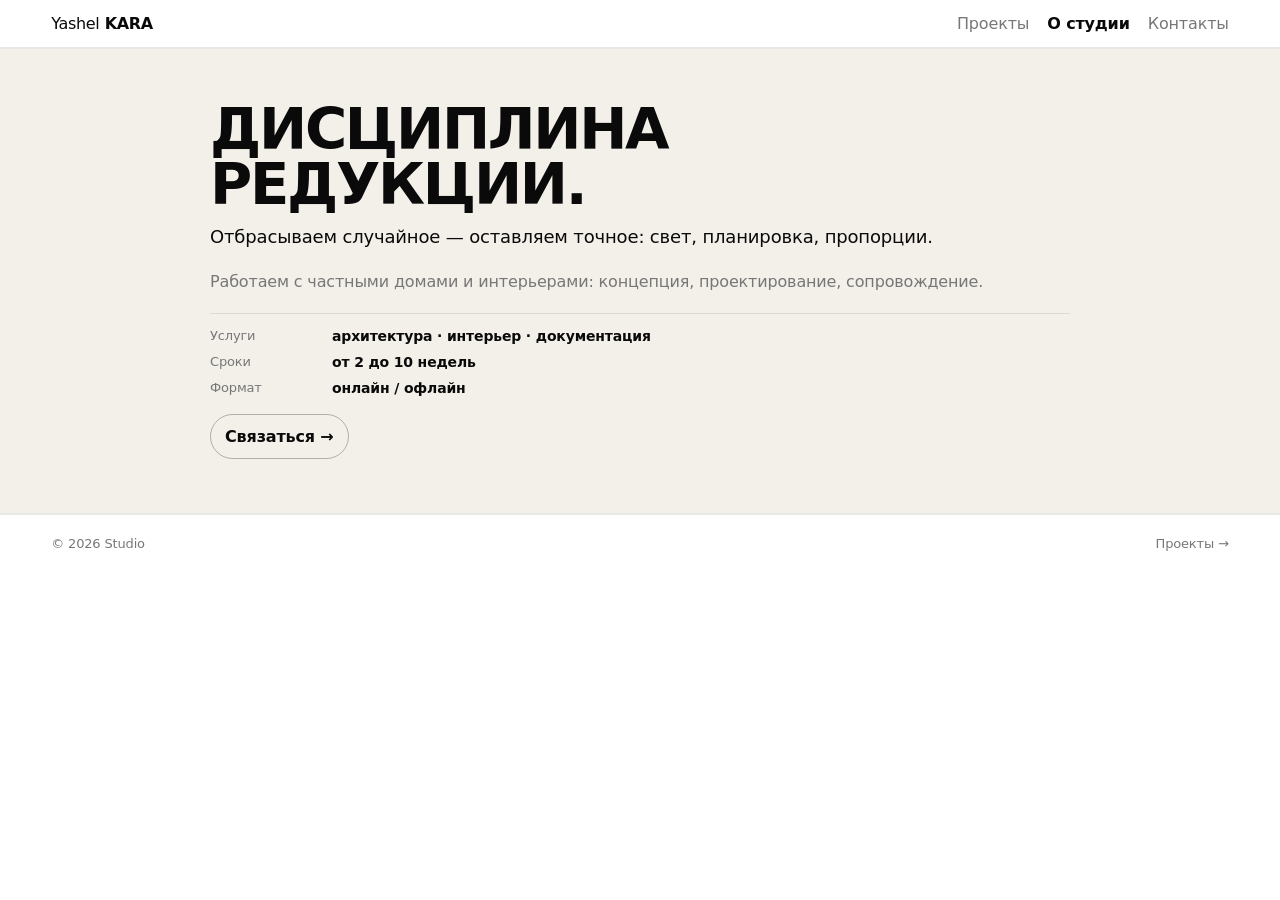
==== about.html @ a1b796b6 "fix x1" ====
<!doctype html>
<html lang="ru">
<head>
  <meta charset="utf-8" />
  <meta name="viewport" content="width=device-width, initial-scale=1" />
  <title>О студии — Портфолио</title>
  <link rel="stylesheet" href="styles.css?v=20260227" />
</head>

<body>
  <header class="topbar">
    <div class="container topbar__inner">
      <a class="brand" href="index.html">
        <span class="brand__name">Yashel</span> <span class="brand__surname">KARA</span>
      </a>

      <nav class="nav">
        <a href="projects.html">Проекты</a>
        <a class="is-current" href="about.html">О студии</a>
        <a href="contact.html">Контакты</a>
      </nav>

      <button class="menuBtn" id="menuBtn" aria-label="Открыть меню">Меню</button>
    </div>

    <div class="mobileNav" id="mobileNav" aria-hidden="true">
      <a href="projects.html">Проекты</a>
      <a href="about.html">О студии</a>
      <a href="contact.html">Контакты</a>
    </div>
  </header>

  <main class="section section--beige">
    <div class="container about">
      <h1 class="huge">ДИСЦИПЛИНА<br/>РЕДУКЦИИ.</h1>
      <p class="lead">Отбрасываем случайное — оставляем точное: свет, планировка, пропорции.</p>
      <p class="muted">Работаем с частными домами и интерьерами: концепция, проектирование, сопровождение.</p>

      <div class="facts">
        <div class="fact"><div class="fact__k">Услуги</div><div class="fact__v">архитектура · интерьер · документация</div></div>
        <div class="fact"><div class="fact__k">Сроки</div><div class="fact__v">от 2 до 10 недель</div></div>
        <div class="fact"><div class="fact__k">Формат</div><div class="fact__v">онлайн / офлайн</div></div>
      </div>

      <div style="margin-top:18px">
        <a class="btn" href="contact.html">Связаться →</a>
      </div>
    </div>
  </main>

  <footer class="footer">
    <div class="container footer__inner">
      <div class="muted small">© <span id="year"></span> Studio</div>
      <div class="muted small"><a href="projects.html">Проекты →</a></div>
    </div>
  </footer>

  <script type="module" src="js/main.js?v=20260227"></script>
</body>
</html>
---- styles.css ----
:root{
  --bg:#ffffff;
  --ink:#0a0a0a;
  --muted:#777;
  --line:#e8e8e8;
  --beige:#f3f0ea;
  --max:1200px;

  --sans: ui-sans-serif, system-ui, -apple-system, Segoe UI, Roboto, Arial;
  --mono: ui-monospace, SFMono-Regular, Menlo, Monaco, Consolas, "Liberation Mono", monospace;
  --r: 14px;
}

*{box-sizing:border-box}
html{scroll-behavior:smooth}
body{margin:0;background:var(--bg);color:var(--ink);font-family:var(--sans);letter-spacing:-0.01em}
img{max-width:100%;display:block}
a{color:inherit;text-decoration:none}
.container{width:min(var(--max), 92vw); margin:0 auto}

.muted{color:var(--muted);line-height:1.7}
.small{font-size:13px}
.mono{font-family:var(--mono);font-size:12px;letter-spacing:.12em;color:var(--muted)}
.lead{font-size:18px;line-height:1.65;margin:0 0 10px}

.title{margin:0;font-size:clamp(24px,3vw,42px);letter-spacing:-0.03em}
.huge{margin:0 0 10px;font-size:clamp(34px,4.5vw,60px);letter-spacing:-0.04em;line-height:0.95}

.topbar{position:sticky;top:0;z-index:10;background:rgba(255,255,255,.85);backdrop-filter:blur(10px);border-bottom:1px solid var(--line)}
.topbar__inner{display:flex;align-items:center;justify-content:space-between;gap:16px;padding:14px 0}

.brand{font-weight:800;letter-spacing:-0.02em}
.brand__name{font-weight:400}
.brand__surname{font-weight:800}

.nav{display:flex;gap:18px;align-items:center}
.nav a{color:var(--muted)}
.nav a:hover{color:var(--ink)}
.nav .is-current{color:var(--ink);font-weight:700}

.menuBtn{display:none;border:1px solid var(--line);background:transparent;padding:10px 12px;border-radius:999px;cursor:pointer}
.mobileNav{display:none;padding:10px 4vw 16px;border-top:1px solid var(--line)}
.mobileNav a{display:block;padding:10px 0;color:var(--muted)}
.mobileNav.is-open{display:block}

.hero{position:relative;min-height:62vh;border-bottom:1px solid var(--line)}
.hero__media{position:absolute;inset:0;background-size:cover;background-position:center}
.hero__media::after{content:"";position:absolute;inset:0;background:linear-gradient(180deg,rgba(0,0,0,.12),rgba(0,0,0,.38))}
.hero__text{position:relative;min-height:62vh;display:flex;align-items:flex-end;padding:42px 0}
.hero__kicker{font-size:clamp(22px,5vw,76px);color:#fff;opacity:.95;font-weight:500}
.hero__title h1{margin:6px 0 0;font-size:clamp(34px,6vw,96px);line-height:.95;letter-spacing:-0.03em;color:#fff;font-weight:800}
.hero__cta{margin-top:14px}

.section{padding:54px 0}
.section--beige{background:var(--beige);border-top:1px solid var(--line);border-bottom:1px solid var(--line)}

.btn{border:1px solid rgba(10,10,10,.28);background:transparent;padding:12px 14px;border-radius:999px;cursor:pointer;font-weight:700;display:inline-flex;align-items:center;gap:8px}
.btn:hover{border-color:rgba(10,10,10,.5)}
.btn--link{border:none;padding:0;border-radius:0;font-weight:800}
.btn--solid{background:#111318;color:#fff;border-color:#111318}
.btn--solid:hover{background:#232730;border-color:#232730}
.btn--ghostLight{border-color:rgba(255,255,255,.56);color:#fff;background:rgba(255,255,255,.06);backdrop-filter:blur(6px)}
.btn--ghostLight:hover{border-color:rgba(255,255,255,.84);background:rgba(255,255,255,.12)}

.twoCol{display:grid;grid-template-columns:1fr .9fr;gap:22px;align-items:start}
.panel{border:1px solid var(--line);border-radius:var(--r);padding:18px;background:#fff}

/* Home page */
.homePage{
  background:
    radial-gradient(1100px 420px at 0% 0%, rgba(18,39,58,.12), transparent 70%),
    radial-gradient(950px 380px at 100% 0%, rgba(190,142,90,.18), transparent 72%),
    #f5f2ec;
  font-family:"Manrope","Avenir Next","Segoe UI",sans-serif;
}
.homePage .topbar{background:rgba(245,242,236,.86);border-bottom:1px solid rgba(16,18,22,.12)}
.homePage .brand{font-weight:700;letter-spacing:-0.01em}
.homePage .brand__surname{font-weight:800}
.homePage .nav a{color:#666a71}

.homeHero{position:relative;overflow:hidden;min-height:84vh;padding:120px 0 74px;border-bottom:1px solid rgba(16,18,22,.1)}
.homeHero__media{position:absolute;inset:0;background:url("assets/cover.jpg") center/cover no-repeat;transform:scale(1.06)}
.homeHero__veil{position:absolute;inset:0;background:
  linear-gradient(108deg,rgba(7,11,16,.78) 16%,rgba(7,11,16,.34) 52%,rgba(7,11,16,.68) 100%),
  radial-gradient(650px 360px at 86% 75%,rgba(219,161,105,.22),transparent 65%);
}
.homeHero__inner{position:relative;min-height:62vh;display:grid;grid-template-columns:1.2fr .8fr;gap:42px;align-items:end}
.homeKicker{margin:0 0 16px;font-size:11px;letter-spacing:.24em;color:rgba(255,255,255,.74);font-weight:700}
.homeKicker--dark{color:#7d8189}
.homeHero h1{margin:0;font-family:"Prata","Times New Roman",serif;font-weight:400;line-height:.95;font-size:clamp(44px,7vw,102px);color:#fff;max-width:14ch}
.homeHero h1 span{display:block;opacity:.86}
.homeLead{margin:18px 0 0;max-width:46ch;color:rgba(255,255,255,.86);font-size:17px;line-height:1.7}
.homeHero__actions{margin-top:24px;display:flex;gap:12px;flex-wrap:wrap}
.homeHero__right{display:flex;justify-content:flex-end}
.homeBadge{width:min(360px,100%);padding:22px;border:1px solid rgba(255,255,255,.28);border-radius:18px;background:rgba(255,255,255,.08);backdrop-filter:blur(8px);color:#fff}
.homeBadge__title{font-size:11px;letter-spacing:.2em;color:rgba(255,255,255,.74)}
.homeBadge__name{display:inline-block;margin-top:8px;font-family:"Prata","Times New Roman",serif;font-size:30px;line-height:1.08}
.homeBadge p{margin:14px 0 0;color:rgba(255,255,255,.82);line-height:1.6;font-size:14px}

.homeStats{background:#101318;color:#f2f4f5;border-bottom:1px solid rgba(255,255,255,.08)}
.homeStats__grid{display:grid;grid-template-columns:repeat(3,1fr);gap:14px;padding:24px 0}
.homeStat{padding:10px 10px 10px 2px}
.homeStat__value{margin:0;font-family:"Prata","Times New Roman",serif;font-size:clamp(34px,4vw,54px);line-height:1}
.homeStat__label{margin:6px 0 0;color:rgba(242,244,245,.74);line-height:1.5;font-size:14px;max-width:26ch}

.homeServices{background:#f5f2ec}
.homeServices__grid{display:grid;grid-template-columns:1fr 1.08fr;gap:32px;align-items:start}
.homeServices__intro h2{margin:0 0 16px;font-family:"Prata","Times New Roman",serif;font-size:clamp(36px,4.4vw,64px);line-height:1.02;max-width:13ch}
.homeServices__intro .muted{max-width:52ch}
.homeServices__list{display:grid;gap:12px}
.homeService{border:1px solid rgba(16,18,22,.13);background:rgba(255,255,255,.62);border-radius:16px;padding:20px}
.homeService h3{margin:0 0 8px;font-size:24px;letter-spacing:-.01em}
.homeService p{margin:0;color:#545860;line-height:1.6}

.homeFeatured{background:#fff;border-top:1px solid rgba(16,18,22,.08);border-bottom:1px solid rgba(16,18,22,.08)}
.homeFeatured__head{display:flex;align-items:flex-end;justify-content:space-between;gap:16px;padding-bottom:20px}
.homeFeatured__head h2{margin:0;font-family:"Prata","Times New Roman",serif;font-size:clamp(34px,4vw,58px);line-height:1}
.homeFeatured__grid{display:grid;grid-template-columns:repeat(3,1fr);gap:18px}
.homeProjectCard{display:block}
.homeProjectCard img{width:100%;aspect-ratio:4/5;object-fit:cover;border-radius:16px;border:1px solid rgba(16,18,22,.1);transition:transform .45s ease,filter .45s ease}
.homeProjectCard__meta{padding:12px 2px 0}
.homeProjectCard__title{margin:0;font-weight:800;letter-spacing:.01em}
.homeProjectCard__type{margin:6px 0 0;color:#727780;font-size:12px;text-transform:uppercase;letter-spacing:.12em}
.homeProjectCard:hover img{transform:translateY(-4px) scale(1.01);filter:contrast(1.04)}

.homeCta{padding-top:26px;padding-bottom:74px;background:linear-gradient(180deg,#f5f2ec 0%,#efe9df 100%)}
.homeCta__panel{position:relative;overflow:hidden;border-radius:22px;padding:36px;border:1px solid rgba(16,18,22,.14);background:#13161b;color:#fff}
.homeCta__panel::after{content:"";position:absolute;inset:auto -60px -120px auto;width:280px;height:280px;border-radius:50%;background:radial-gradient(circle,rgba(221,167,111,.4),rgba(221,167,111,0) 70%)}
.homeCta__panel h2{margin:8px 0 22px;font-family:"Prata","Times New Roman",serif;font-size:clamp(30px,3.8vw,54px);line-height:1.05;max-width:20ch}
.footer--home{background:#f5f2ec;border-top:1px solid rgba(16,18,22,.1)}

@keyframes homeReveal{
  from{opacity:0;transform:translateY(26px)}
  to{opacity:1;transform:translateY(0)}
}
.homePage [data-reveal],
.homePageAlt [data-reveal]{
  opacity:0;
  animation:homeReveal .8s cubic-bezier(.22,.61,.36,1) forwards;
  animation-delay:var(--reveal-delay,0ms);
}

/* Alternative home (variant 2) */
.homePageAlt{
  background:#f1eee7;
  font-family:"Manrope","Avenir Next","Segoe UI",sans-serif;
  color:#101318;
}
.homePageAlt .topbar{
  background:rgba(241,238,231,.92);
  border-bottom:1px solid rgba(16,19,24,.14);
}
.altHero{
  border-bottom:1px solid rgba(16,19,24,.12);
  padding:112px 0 64px;
  background:
    linear-gradient(180deg,rgba(255,255,255,.58),rgba(255,255,255,0)),
    radial-gradient(1100px 420px at 100% 0%,rgba(160,114,65,.2),transparent 72%);
}
.altHero__inner{max-width:900px}
.altHero__kicker{
  margin:0 0 18px;
  font-size:11px;
  letter-spacing:.24em;
  color:#6b7078;
  font-weight:700;
}
.altHero h1{
  margin:0;
  max-width:16ch;
  font-family:"Prata","Times New Roman",serif;
  font-size:clamp(42px,6vw,84px);
  line-height:.95;
  letter-spacing:-.015em;
}
.altHero__lead{
  margin:18px 0 0;
  max-width:52ch;
  color:#4f535b;
  line-height:1.7;
}
.altHero__actions{
  margin-top:22px;
  display:flex;
  gap:12px;
  flex-wrap:wrap;
}
.altMetrics{
  border-bottom:1px solid rgba(16,19,24,.1);
  background:#11151b;
  color:#f1f2f4;
}
.altMetrics__grid{
  padding:22px 0;
  display:grid;
  grid-template-columns:repeat(3,1fr);
  gap:16px;
}
.altMetric__value{
  margin:0;
  font-family:"Prata","Times New Roman",serif;
  font-size:clamp(34px,4vw,52px);
}
.altMetric__label{
  margin:6px 0 0;
  color:rgba(241,242,244,.72);
  font-size:13px;
  line-height:1.5;
}
.altProjects{
  background:#f1eee7;
}
.altProjects__head{
  padding-bottom:18px;
  display:flex;
  align-items:flex-end;
  justify-content:space-between;
  gap:14px;
}
.altProjects__head h2{
  margin:0;
  font-family:"Prata","Times New Roman",serif;
  font-size:clamp(30px,4vw,56px);
}
.altProjects__grid{
  display:grid;
  grid-template-columns:1.2fr .8fr .8fr;
  gap:16px;
}
.altProjectCard{
  border:1px solid rgba(16,19,24,.12);
  border-radius:16px;
  overflow:hidden;
  background:#fff;
}
.altProjectCard img{
  width:100%;
  aspect-ratio:4/5;
  object-fit:cover;
  transition:transform .4s ease;
}
.altProjectCard--wide img{
  aspect-ratio:5/4;
}
.altProjectCard__info{
  padding:12px 14px;
}
.altProjectCard__title{
  margin:0;
  font-weight:800;
}
.altProjectCard__meta{
  margin:4px 0 0;
  color:#6c7178;
  font-size:12px;
  letter-spacing:.12em;
  text-transform:uppercase;
}
.altProjectCard:hover img{
  transform:scale(1.03);
}
.altMethod{
  background:#fff;
  border-top:1px solid rgba(16,19,24,.1);
  border-bottom:1px solid rgba(16,19,24,.1);
}
.altMethod__head h2{
  margin:0 0 18px;
  font-family:"Prata","Times New Roman",serif;
  font-size:clamp(30px,3.8vw,50px);
}
.altMethod__steps{
  display:grid;
  grid-template-columns:repeat(3,1fr);
  gap:14px;
}
.altStep{
  border:1px solid rgba(16,19,24,.12);
  border-radius:14px;
  padding:20px;
}
.altStep__num{
  margin:0 0 8px;
  font-size:12px;
  letter-spacing:.16em;
  color:#8e949f;
}
.altStep h3{
  margin:0;
  font-size:24px;
}
.altStep p{
  margin:10px 0 0;
  color:#535861;
  line-height:1.6;
}
.altCall{
  background:linear-gradient(180deg,#f1eee7,#ece7dd);
}
.altCall__panel{
  border:1px solid rgba(16,19,24,.14);
  border-radius:20px;
  background:#101318;
  color:#fff;
  padding:30px;
}
.altCall__panel p{
  margin:0;
  color:rgba(255,255,255,.72);
  letter-spacing:.16em;
  font-size:11px;
}
.altCall__panel h2{
  margin:12px 0 18px;
  max-width:18ch;
  font-family:"Prata","Times New Roman",serif;
  font-size:clamp(30px,4vw,52px);
  line-height:1.02;
}
.altCall__links{
  display:flex;
  gap:12px;
  flex-wrap:wrap;
}
.altCall__links a{
  border:1px solid rgba(255,255,255,.26);
  border-radius:999px;
  padding:10px 14px;
}

/* Catalog page */
.catalogPage{
  background:linear-gradient(180deg,#f5f2ec 0%,#f9f8f5 30%,#f5f2ec 100%);
  font-family:"Manrope","Avenir Next","Segoe UI",sans-serif;
}
.catalogPage .topbar{
  background:rgba(245,242,236,.9);
  border-bottom:1px solid rgba(16,18,22,.12);
}
.catalogHero{
  padding:86px 0 18px;
}
.catalogHero__inner h1{
  margin:10px 0 0;
  font-family:"Prata","Times New Roman",serif;
  font-size:clamp(36px,5vw,70px);
  line-height:.98;
}
.catalogHero__inner p{
  margin:12px 0 0;
  max-width:58ch;
  color:#5f646d;
  line-height:1.7;
}
.projectsHeader--catalog{
  border-bottom:1px solid rgba(16,18,22,.14);
  display:flex;
  align-items:flex-end;
  justify-content:space-between;
  gap:14px;
}
.catalogPage .tabs{
  gap:22px;
}
.catalogPage .tab{
  font-size:15px;
  color:#8d9199;
}
.catalogPage .tab.is-active{
  color:#14181f;
}
.projectsGrid--catalog{
  grid-template-columns:repeat(3,1fr);
  gap:24px 20px;
}
.catalogPage .projectCard{
  border-radius:16px;
  overflow:hidden;
  border:1px solid rgba(16,18,22,.12);
  background:#fff;
}
.catalogPage .projectCard img{
  height:auto;
  aspect-ratio:4/5;
  transition:transform .45s ease,filter .45s ease;
}
.catalogPage .projectCard__info{
  text-align:left;
  padding:14px;
}
.catalogPage .projectCard__title{
  letter-spacing:0;
}
.catalogPage .projectCard__type{
  margin-top:4px;
  font-size:11px;
  color:#6f747e;
}
.catalogPage .projectCard:hover img{
  transform:scale(1.03);
  filter:contrast(1.04);
}
.projectsEmpty{
  margin:8px 0 0;
  color:#656a73;
  padding:12px 2px;
}

/* Project page */
.projectShowcasePage{
  background:#ececec;
  font-family:"Manrope","Avenir Next","Segoe UI",sans-serif;
}
.projectShowcasePage .topbar{
  background:rgba(236,236,236,.94);
  border-bottom:1px solid rgba(16,18,22,.14);
}
.projectTopbar__actions{
  display:flex;
  align-items:center;
  gap:12px;
}
.projectEditorial{
  display:grid;
  grid-template-columns:minmax(360px,46%) 1fr;
  min-height:calc(100vh - 72px);
}
.projectEditorial__left{
  border-right:1px solid rgba(16,18,22,.14);
  background:#ececec;
}
.projectEditorial__leftInner{
  position:sticky;
  top:72px;
  max-height:calc(100vh - 72px);
  overflow:auto;
  padding:52px clamp(26px,4vw,56px) 58px;
}
.projectEditorial__kicker{
  margin:0;
  font-size:14px;
  font-weight:700;
  letter-spacing:.09em;
  text-transform:uppercase;
  color:#1b1d23;
}
.projectEditorial__title{
  margin:14px 0 0;
  font-family:"Prata","Times New Roman",serif;
  font-size:clamp(42px,6vw,78px);
  line-height:.95;
  letter-spacing:-.01em;
  text-transform:uppercase;
}
.projectEditorial__accent{
  width:120px;
  height:6px;
  margin-top:18px;
  background:#c59b6b;
}
.projectEditorial__tagline{
  margin:14px 0 0;
  font-size:31px;
  line-height:.98;
  letter-spacing:-.01em;
}
.projectEditorial__crumbs{
  margin-top:20px;
  display:flex;
  gap:8px;
  flex-wrap:wrap;
  font-size:14px;
  color:#666b72;
}
.projectEditorial__crumbs a{
  color:#595e66;
}
.projectEditorial__facts{
  list-style:none;
  margin:30px 0 0;
  padding:0;
}
.projectEditorial__facts li{
  display:grid;
  grid-template-columns:minmax(140px,170px) 1fr;
  gap:14px;
  border-top:1px solid rgba(16,18,22,.1);
  padding:10px 0;
}
.projectEditorial__factLabel{
  position:relative;
  font-weight:700;
  padding-left:16px;
}
.projectEditorial__factLabel::before{
  content:"-";
  position:absolute;
  left:0;
  color:#bd9666;
}
.projectEditorial__factValue{
  color:#2f333b;
}
.projectEditorial__section{
  margin-top:34px;
}
.projectEditorial__sectionTitle{
  margin:0 0 14px;
  font-size:38px;
  font-family:"Prata","Times New Roman",serif;
  letter-spacing:-.01em;
  text-transform:uppercase;
}
.projectEditorial__text{
  display:grid;
  gap:12px;
}
.projectEditorial__text .muted{
  margin:0;
  color:#484d56;
}
.projectEditorial__plans{
  display:grid;
  gap:14px;
}
.projectEditorial__plan{
  border:1px solid rgba(16,18,22,.12);
  border-radius:16px;
  background:#fff;
  padding:14px;
}
.projectEditorial__planTitle{
  margin:0 0 12px;
  font-size:18px;
  letter-spacing:-.01em;
}
.projectEditorial__planList{
  display:grid;
  gap:8px;
}
.projectEditorial__planRow{
  display:flex;
  justify-content:space-between;
  gap:14px;
  border-top:1px solid rgba(16,18,22,.1);
  padding-top:8px;
  color:#4f545e;
  font-size:14px;
}
.projectEditorial__section--cta{
  padding-top:4px;
}
.projectEditorial__right{
  background:#e9e9e9;
}
.projectEditorial__visuals{
  display:grid;
  gap:10px;
}
.projectEditorial__visual{
  margin:0;
  border-bottom:1px solid rgba(16,18,22,.14);
}
.projectEditorial__visual img{
  width:100%;
  display:block;
  object-fit:cover;
}
.projectEditorial__visual--wide img{
  aspect-ratio:16/10;
  min-height:360px;
}
.projectEditorial__visual--standard img{
  aspect-ratio:16/10;
}

/* Tabs / Filters */
.projectsHeader{border-bottom:1px solid var(--line);padding-bottom:18px;margin-bottom:34px}
.tabs{display:flex;gap:28px;align-items:flex-end}
.tab{border:none;background:transparent;padding:0;cursor:pointer;font-size:16px;color:#b0b0b0;font-weight:500}
.tab.is-active{color:var(--ink)}

/* Grid like screenshot */
.projectsGrid{display:grid;grid-template-columns:repeat(4,1fr);gap:34px 26px}
.projectCard{display:block;color:var(--ink)}
.projectCard img{width:100%;height:220px;object-fit:cover;background:#f2f2f2}
.projectCard__info{text-align:center;padding:18px 6px 0}
.projectCard__title{font-weight:800;letter-spacing:.02em;font-size:16px}
.projectCard__type{margin-top:8px;font-size:12px;letter-spacing:.12em;text-transform:uppercase;color:var(--muted)}

/* About blocks */
.about{max-width:860px}
.facts{margin-top:18px;display:grid;gap:10px;border-top:1px solid rgba(10,10,10,.10);padding-top:14px}
.fact{display:flex;gap:12px}
.fact__k{width:110px;color:var(--muted);font-size:13px}
.fact__v{font-size:14px;font-weight:600}

/* Contact + footer */
.footer{border-top:1px solid var(--line)}
.footer__inner{display:flex;justify-content:space-between;gap:16px;padding:18px 0 38px}
.footerGrid{display:grid;grid-template-columns:1fr .7fr 1fr;gap:18px;align-items:start}
.contact__row{margin-bottom:10px}
.contact a{font-weight:700}
.form{display:grid;gap:10px}
.form input,.form textarea{border:1px solid var(--line);border-radius:12px;padding:12px 12px;font:inherit;outline:none}
.form input:focus,.form textarea:focus{border-color:rgba(10,10,10,.35)}

/* Project page */
.projectPage{padding-bottom:40px}
.projectHero__head{padding:28px 0 12px}
.projectBanner img{width:100%;border-radius:var(--r);aspect-ratio:16/9;object-fit:cover;border:1px solid var(--line)}
.projectMeta{margin-top:14px;display:grid;grid-template-columns:repeat(4,1fr);gap:12px}
.meta__k{font-size:12px;color:var(--muted)}
.meta__v{font-size:14px;font-weight:600}
.projectText{display:grid;grid-template-columns:1fr 1fr;gap:22px;margin-top:22px}
.projectMosaic{margin-top:22px;display:grid;grid-template-columns:1fr 1fr 1fr;gap:12px}
.projectMosaic img{border-radius:var(--r);border:1px solid var(--line);aspect-ratio:4/3;object-fit:cover}
.projectMosaic img:nth-child(1){grid-column:span 2;aspect-ratio:16/9}
.projectMosaic img:nth-child(4){grid-column:span 2;aspect-ratio:16/9}

/* Responsive */
@media (max-width:1100px){.projectsGrid{grid-template-columns:repeat(3,1fr)}}
@media (max-width:900px){
  .projectsGrid{grid-template-columns:repeat(2,1fr)}
  .footerGrid{grid-template-columns:1fr}
  .projectEditorial{grid-template-columns:1fr}
  .projectEditorial__left{border-right:none;border-bottom:1px solid rgba(16,18,22,.14)}
  .projectEditorial__leftInner{position:static;top:auto;max-height:none;overflow:visible;padding:34px 5vw 40px}
  .projectEditorial__facts li{grid-template-columns:1fr;gap:5px}
  .projectEditorial__visual--wide img{min-height:260px}
  .twoCol{grid-template-columns:1fr}
}
@media (max-width:720px){
  .nav{display:none}
  .menuBtn{display:inline-block}
  .projectsGrid{grid-template-columns:1fr}
  .footer__inner{flex-direction:column}
}

@media (max-width:1120px){
  .homeHero__inner{grid-template-columns:1fr}
  .homeHero__right{justify-content:flex-start}
  .homeServices__grid{grid-template-columns:1fr}
  .homeFeatured__grid{grid-template-columns:1fr 1fr}
  .homeFeatured__grid .homeProjectCard:last-child{grid-column:span 2}
  .altProjects__grid{grid-template-columns:1fr 1fr}
  .altProjectCard--wide{grid-column:span 2}
  .projectsGrid--catalog{grid-template-columns:repeat(2,1fr)}
}
@media (max-width:860px){
  .homeStats__grid{grid-template-columns:1fr}
  .homeStat{padding:4px 2px}
  .homeFeatured__head{flex-direction:column;align-items:flex-start}
  .altMetrics__grid{grid-template-columns:1fr}
  .altMethod__steps{grid-template-columns:1fr}
  .projectsHeader--catalog{flex-direction:column;align-items:flex-start}
  .projectEditorial__sectionTitle{font-size:30px}
}
@media (max-width:720px){
  .homeHero{padding:104px 0 56px}
  .homeHero h1{font-size:clamp(38px,12vw,62px)}
  .homeLead{font-size:16px}
  .homeHero__actions{flex-direction:column;align-items:stretch}
  .homeHero__actions .btn{justify-content:center}
  .homeBadge{padding:18px}
  .homeFeatured__grid{grid-template-columns:1fr}
  .homeFeatured__grid .homeProjectCard:last-child{grid-column:auto}
  .homeService h3{font-size:22px}
  .homeCta__panel{padding:24px}
  .altHero{padding:98px 0 48px}
  .altHero__actions{flex-direction:column;align-items:stretch}
  .altHero__actions .btn{justify-content:center}
  .altProjects__grid{grid-template-columns:1fr}
  .altProjectCard--wide{grid-column:auto}
  .altCall__panel{padding:22px}
  .projectsGrid--catalog{grid-template-columns:1fr}
  .projectTopbar__actions .btn{display:none}
  .projectTopbar__actions{margin-left:auto}
  .projectEditorial__kicker{font-size:12px}
  .projectEditorial__title{font-size:clamp(34px,12vw,56px)}
  .projectEditorial__tagline{font-size:24px}
  .projectEditorial__sectionTitle{font-size:28px}
  .projectEditorial__planTitle{font-size:16px}
  .projectEditorial__visual--wide img{min-height:220px}
}
@media (prefers-reduced-motion:reduce){
  .homePage [data-reveal],
  .homePageAlt [data-reveal]{opacity:1;animation:none}
  .homeProjectCard img{transition:none}
  .altProjectCard img{transition:none}
}
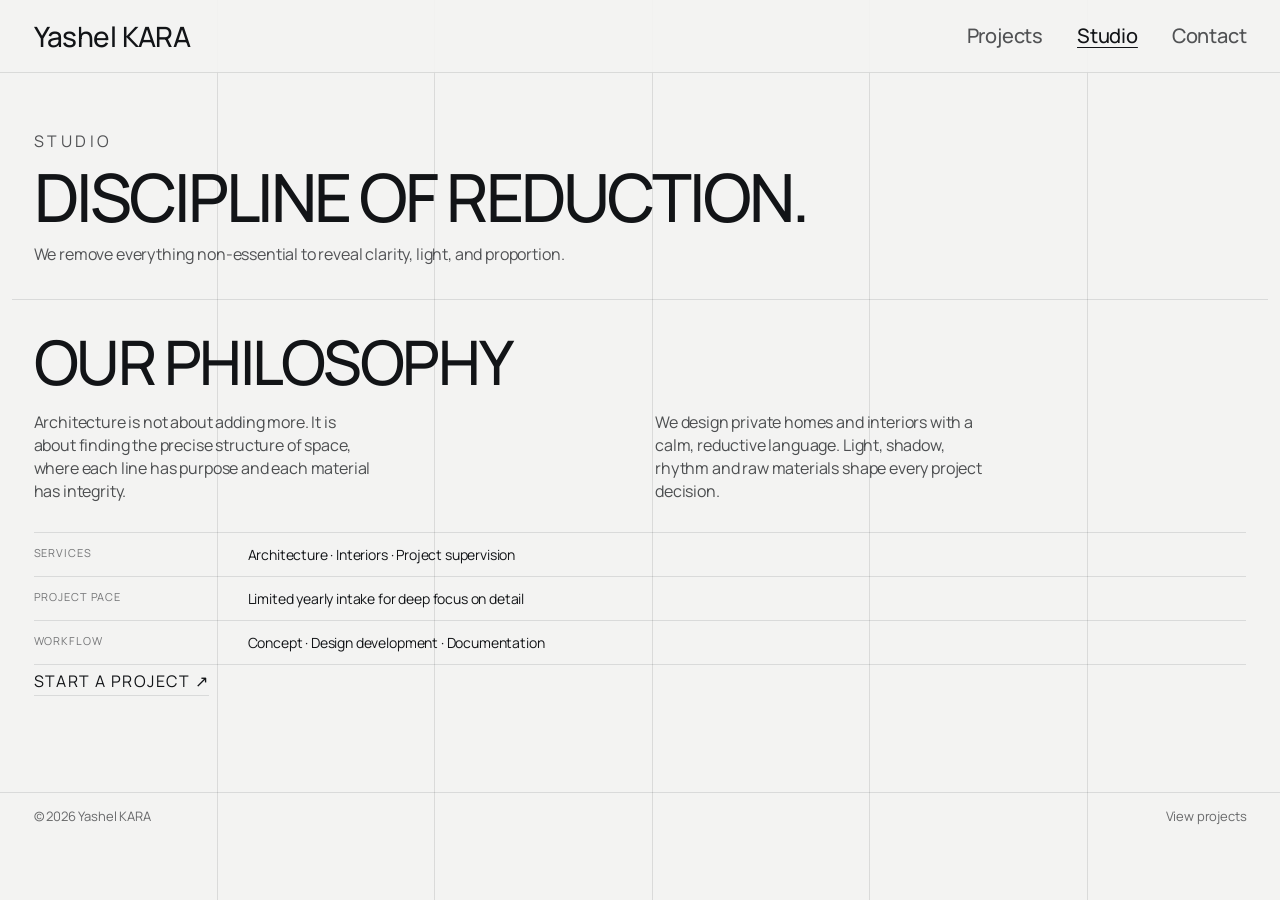
==== commit fbf74891: "fix x4" ====
--- a/about.html
+++ b/about.html
@@ -1,57 +1,74 @@
 <!doctype html>
-<html lang="ru">
+<html lang="en">
 <head>
   <meta charset="utf-8" />
   <meta name="viewport" content="width=device-width, initial-scale=1" />
-  <title>О студии — Портфолио</title>
+  <title>Studio — Yashel KARA</title>
+  <meta name="description" content="Studio philosophy and process by Yashel KARA." />
+  <link rel="preconnect" href="https://fonts.googleapis.com" />
+  <link rel="preconnect" href="https://fonts.gstatic.com" crossorigin />
+  <link href="https://fonts.googleapis.com/css2?family=Manrope:wght@400;500;600;700&display=swap" rel="stylesheet" />
   <link rel="stylesheet" href="styles.css?v=20260227" />
 </head>
 
-<body>
-  <header class="topbar">
-    <div class="container topbar__inner">
-      <a class="brand" href="index.html">
-        <span class="brand__name">Yashel</span> <span class="brand__surname">KARA</span>
-      </a>
+<body class="homeReference refInnerPage refAboutPage">
+  <header class="homeRefTopbar">
+    <div class="homeRefTopbar__inner">
+      <a class="homeRefBrand" href="index.html">Yashel KARA</a>
 
-      <nav class="nav">
-        <a href="projects.html">Проекты</a>
-        <a class="is-current" href="about.html">О студии</a>
-        <a href="contact.html">Контакты</a>
+      <nav class="homeRefNav" aria-label="Primary navigation">
+        <a href="projects.html">Projects</a>
+        <a class="is-current" href="about.html">Studio</a>
+        <a href="contact.html">Contact</a>
       </nav>
 
-      <button class="menuBtn" id="menuBtn" aria-label="Открыть меню">Меню</button>
+      <button class="homeRefMenuBtn" id="menuBtn" aria-label="Open menu">Menu</button>
     </div>
 
-    <div class="mobileNav" id="mobileNav" aria-hidden="true">
-      <a href="projects.html">Проекты</a>
-      <a href="about.html">О студии</a>
-      <a href="contact.html">Контакты</a>
-    </div>
+    <nav class="homeRefMobileNav" id="mobileNav" aria-hidden="true" aria-label="Mobile navigation">
+      <a href="projects.html">Projects</a>
+      <a href="about.html">Studio</a>
+      <a href="contact.html">Contact</a>
+    </nav>
   </header>
 
-  <main class="section section--beige">
-    <div class="container about">
-      <h1 class="huge">ДИСЦИПЛИНА<br/>РЕДУКЦИИ.</h1>
-      <p class="lead">Отбрасываем случайное — оставляем точное: свет, планировка, пропорции.</p>
-      <p class="muted">Работаем с частными домами и интерьерами: концепция, проектирование, сопровождение.</p>
+  <main class="refPageMain">
+    <section class="refPageIntro" aria-label="Studio intro">
+      <p class="refPageKicker">Studio</p>
+      <h1>Discipline of Reduction.</h1>
+      <p>We remove everything non-essential to reveal clarity, light, and proportion.</p>
+    </section>
 
-      <div class="facts">
-        <div class="fact"><div class="fact__k">Услуги</div><div class="fact__v">архитектура · интерьер · документация</div></div>
-        <div class="fact"><div class="fact__k">Сроки</div><div class="fact__v">от 2 до 10 недель</div></div>
-        <div class="fact"><div class="fact__k">Формат</div><div class="fact__v">онлайн / офлайн</div></div>
+    <section class="refAboutSection">
+      <div class="refAboutSection__inner">
+        <h2>Our Philosophy</h2>
+
+        <div class="refAboutColumns">
+          <p>
+            Architecture is not about adding more. It is about finding the precise structure of space,
+            where each line has purpose and each material has integrity.
+          </p>
+          <p>
+            We design private homes and interiors with a calm, reductive language.
+            Light, shadow, rhythm and raw materials shape every project decision.
+          </p>
+        </div>
+
+        <div class="refAboutFacts">
+          <div class="refAboutFact"><span>Services</span><span>Architecture · Interiors · Project supervision</span></div>
+          <div class="refAboutFact"><span>Project pace</span><span>Limited yearly intake for deep focus on detail</span></div>
+          <div class="refAboutFact"><span>Workflow</span><span>Concept · Design development · Documentation</span></div>
+        </div>
+
+        <a class="refInlineLink refInlineLink--large" href="contact.html">Start a project ↗</a>
       </div>
-
-      <div style="margin-top:18px">
-        <a class="btn" href="contact.html">Связаться →</a>
-      </div>
-    </div>
+    </section>
   </main>
 
-  <footer class="footer">
-    <div class="container footer__inner">
-      <div class="muted small">© <span id="year"></span> Studio</div>
-      <div class="muted small"><a href="projects.html">Проекты →</a></div>
+  <footer class="refFooter">
+    <div class="refFooter__inner">
+      <p>© <span id="year"></span> Yashel KARA</p>
+      <a href="projects.html">View projects</a>
     </div>
   </footer>
 
--- a/styles.css
+++ b/styles.css
@@ -689,3 +689,1379 @@
   .homeProjectCard img{transition:none}
   .altProjectCard img{transition:none}
 }
+
+/* Cinematic long-scroll homepage */
+.homeCinematic{
+  --cinema-ink:#121417;
+  --cinema-muted:#6d7279;
+  --cinema-soft:#f3f3f0;
+  --cinema-space:clamp(96px,12vw,210px);
+  background:#ffffff;
+  color:var(--cinema-ink);
+  font-family:"Manrope","Avenir Next","Segoe UI",sans-serif;
+}
+.homeCinematic .container,
+.homeCinematic .cinemaSectionWrap,
+.homeCinematic .cinemaProject,
+.homeCinematic .cinemaPortfolio,
+.homeCinematic .cinemaFooter__inner,
+.homeCinematic .cinemaElements{
+  width:min(1240px,90vw);
+  margin:0 auto;
+}
+.homeCinematic .sectionGap{
+  padding-top:var(--cinema-space);
+  padding-bottom:var(--cinema-space);
+}
+
+.cinemaHero{
+  --hero-progress:0;
+  position:relative;
+  min-height:100vh;
+  min-height:100svh;
+  overflow:hidden;
+  background:#060709;
+}
+.cinemaHero::after{
+  content:"";
+  position:absolute;
+  inset:0;
+  background:rgba(255,255,255,calc(var(--hero-progress) * 0.94));
+  pointer-events:none;
+}
+.cinemaHero__media{
+  position:absolute;
+  inset:-12vh 0 -8vh;
+}
+.cinemaHero__shade{
+  position:absolute;
+  inset:0;
+  background:
+    linear-gradient(180deg,rgba(8,10,14,.35) 0%,rgba(8,10,14,.55) 70%,rgba(8,10,14,.76) 100%),
+    radial-gradient(880px 560px at 50% 65%,rgba(189,142,88,.28),rgba(189,142,88,0) 70%);
+}
+.cinemaHero .parallaxMedia__img{
+  width:100%;
+  height:100%;
+  object-fit:cover;
+  object-position:center 35%;
+  transform:translate3d(0,0,0) scale(1.08);
+  filter:brightness(calc(0.9 - var(--hero-progress) * 0.34)) saturate(calc(1 - var(--hero-progress) * 0.4));
+  will-change:transform,filter;
+}
+.cinemaHero__topline{
+  position:fixed;
+  top:0;
+  left:0;
+  right:0;
+  width:min(var(--max), 92vw);
+  margin:0 auto;
+  z-index:24;
+  display:flex;
+  align-items:center;
+  justify-content:space-between;
+  gap:16px;
+  padding-top:calc(14px + env(safe-area-inset-top));
+  padding-bottom:14px;
+  border-bottom:1px solid transparent;
+  background:transparent;
+  transition:
+    background-color .35s ease,
+    border-color .35s ease,
+    box-shadow .35s ease;
+}
+.cinemaHero__topline.is-contrast{
+  background:transparent;
+  border-bottom-color:transparent;
+  box-shadow:none;
+  backdrop-filter:none;
+  -webkit-backdrop-filter:none;
+}
+.cinemaBrand{
+  font-size:15px;
+  letter-spacing:.18em;
+  text-transform:uppercase;
+  color:rgba(255,255,255,.94);
+  font-weight:700;
+}
+.cinemaQuickNav{
+  display:flex;
+  gap:22px;
+}
+.cinemaQuickNav a{
+  color:rgba(255,255,255,.74);
+  font-size:12px;
+  letter-spacing:.16em;
+  text-transform:uppercase;
+}
+.cinemaQuickNav a:hover{
+  color:#fff;
+}
+.cinemaHero__topline.is-contrast .cinemaBrand{
+  color:#161a20;
+}
+.cinemaHero__topline.is-contrast .cinemaQuickNav a{
+  color:rgba(22,26,32,.72);
+}
+.cinemaHero__topline.is-contrast .cinemaQuickNav a:hover{
+  color:#161a20;
+}
+.cinemaHero__center{
+  position:relative;
+  z-index:2;
+  min-height:calc(100vh - 60px);
+  min-height:calc(100svh - 60px);
+  display:grid;
+  place-items:center;
+  text-align:center;
+  padding-bottom:9vh;
+}
+.cinemaHero__center h1{
+  margin:0;
+  color:#fff;
+  font-size:clamp(44px,9vw,132px);
+  font-weight:700;
+  line-height:.92;
+  letter-spacing:-.045em;
+  transform:translateY(calc(var(--hero-progress) * 50px));
+  opacity:calc(1 - var(--hero-progress) * 1.25);
+}
+.cinemaHero__scroll{
+  position:absolute;
+  left:50%;
+  bottom:20px;
+  transform:translateX(-50%);
+  z-index:2;
+  color:rgba(255,255,255,.62);
+  font-size:11px;
+  letter-spacing:.24em;
+  text-transform:uppercase;
+}
+
+.cinemaManifesto{
+  background:#ffffff;
+}
+.cinemaSectionWrap{
+  display:grid;
+  grid-template-columns:0.95fr 1.05fr;
+  gap:clamp(28px,7vw,120px);
+  align-items:center;
+}
+.manifestoVisual{
+  margin:0;
+  min-height:420px;
+  overflow:hidden;
+}
+.manifestoVisual img{
+  width:100%;
+  height:100%;
+  object-fit:cover;
+  filter:grayscale(1) contrast(1.2) brightness(.92);
+}
+.manifestoContent h2{
+  margin:0;
+  font-size:clamp(44px,7.4vw,112px);
+  line-height:.86;
+  letter-spacing:-.05em;
+  font-family:"Inter","Helvetica Neue","Manrope",sans-serif;
+  font-weight:800;
+}
+.manifestoContent p{
+  margin:28px 0 0;
+  max-width:52ch;
+  color:var(--cinema-muted);
+  line-height:1.78;
+  font-size:15px;
+}
+
+.cinemaElements{
+  display:grid;
+  gap:86px;
+}
+.cinemaSectionHeader{
+  display:flex;
+  justify-content:center;
+  text-align:center;
+}
+.cinemaSectionHeader p,
+.cinemaSectionHeader h2{
+  margin:0;
+  font-size:clamp(22px,3.4vw,42px);
+  line-height:1;
+  letter-spacing:-.02em;
+  font-weight:700;
+}
+.cinemaSectionHeader--left{
+  justify-content:flex-start;
+  text-align:left;
+}
+.cinemaElements__grid{
+  display:grid;
+  gap:74px;
+}
+.elementCard{
+  display:grid;
+  grid-template-columns:1.45fr .55fr;
+  gap:24px;
+  align-items:end;
+}
+.elementCard--matter{
+  grid-template-columns:.62fr 1.38fr;
+  align-items:start;
+}
+.elementCard__visual{
+  margin:0;
+  overflow:hidden;
+}
+.elementCard__visual--wide{
+  min-height:480px;
+}
+.elementCard__visual--macro{
+  min-height:420px;
+}
+.elementCard__visual img{
+  width:100%;
+  height:100%;
+  object-fit:cover;
+}
+.elementCard__text{
+  margin:0;
+  color:var(--cinema-muted);
+  font-size:14px;
+  line-height:1.8;
+  letter-spacing:.01em;
+  max-width:34ch;
+}
+
+.cinemaProject{
+  display:grid;
+  gap:40px;
+}
+.cinemaProject__head h2{
+  margin:8px 0 0;
+  font-size:clamp(42px,7.2vw,104px);
+  letter-spacing:-.05em;
+  line-height:.86;
+}
+.cinemaProject__kicker{
+  margin:0;
+  color:#808690;
+  font-size:11px;
+  letter-spacing:.24em;
+  text-transform:uppercase;
+  font-weight:700;
+}
+.cinemaProject__lead{
+  margin:14px 0 0;
+  color:#777c84;
+  font-size:16px;
+}
+.projectFrame{
+  margin:0;
+  overflow:hidden;
+}
+.projectFrame img{
+  width:100%;
+  height:100%;
+  object-fit:cover;
+}
+.projectFrame--wide{
+  min-height:60vh;
+  min-height:60svh;
+}
+.projectSplit{
+  display:grid;
+  grid-template-columns:.92fr 1.08fr;
+  gap:28px;
+}
+.projectFrame--tall{
+  min-height:560px;
+}
+.projectData{
+  border-top:1px solid #d6d9dd;
+  padding-top:14px;
+  align-self:start;
+}
+.projectData dl{
+  margin:0;
+  display:grid;
+  gap:8px;
+}
+.projectData dl div{
+  display:grid;
+  grid-template-columns:120px 1fr;
+  gap:12px;
+  border-bottom:1px solid #eceef1;
+  padding:10px 0;
+}
+.projectData dt{
+  font-size:11px;
+  letter-spacing:.18em;
+  text-transform:uppercase;
+  color:#9096a0;
+}
+.projectData dd{
+  margin:0;
+  font-size:14px;
+  font-weight:700;
+  color:#1f232b;
+}
+.projectData p{
+  margin:18px 0 0;
+  max-width:48ch;
+  color:#666c74;
+  line-height:1.8;
+  font-size:15px;
+}
+.cinemaTextLink{
+  width:fit-content;
+  color:#1f232b;
+  letter-spacing:.04em;
+  text-transform:uppercase;
+  font-size:11px;
+  font-weight:700;
+}
+
+.cinemaPortfolio{
+  display:grid;
+  gap:34px;
+}
+.portfolioTop{
+  display:grid;
+  grid-template-columns:1.2fr .8fr;
+  gap:18px;
+  align-items:stretch;
+}
+.portfolioStack{
+  display:grid;
+  gap:18px;
+}
+.portfolioBottom{
+  display:grid;
+  grid-template-columns:repeat(3,1fr);
+  gap:18px;
+}
+.portfolioCard{
+  display:block;
+}
+.portfolioCard img{
+  width:100%;
+  aspect-ratio:4/5;
+  object-fit:cover;
+  filter:contrast(1.02);
+}
+.portfolioCard--large img{
+  aspect-ratio:16/11;
+}
+.portfolioCard p{
+  margin:11px 0 0;
+  color:#5f646d;
+  font-size:11px;
+  letter-spacing:.09em;
+  text-transform:uppercase;
+}
+
+.cinemaRigor{
+  background:var(--cinema-soft);
+}
+.cinemaSectionWrap--rigor{
+  grid-template-columns:1fr;
+  gap:30px;
+}
+.rigorHead h2{
+  margin:0;
+  font-size:clamp(40px,6.8vw,94px);
+  line-height:.89;
+  letter-spacing:-.045em;
+}
+.rigorVisual{
+  margin:0;
+  min-height:58vh;
+  min-height:58svh;
+  overflow:hidden;
+}
+.rigorVisual img{
+  width:100%;
+  height:100%;
+  object-fit:cover;
+  filter:grayscale(1) contrast(1.12);
+}
+.rigorColumns{
+  display:grid;
+  grid-template-columns:1fr 1fr;
+  gap:24px;
+}
+.rigorColumns p{
+  margin:0;
+  color:#555b63;
+  font-size:15px;
+  line-height:1.84;
+  max-width:42ch;
+}
+
+.cinemaFooter{
+  background:#ffffff;
+  padding:64px 0 44px;
+}
+.cinemaFooter__inner{
+  display:flex;
+  justify-content:space-between;
+  gap:28px;
+  align-items:flex-start;
+}
+.cinemaFooter__brand{
+  font-size:12px;
+  letter-spacing:.2em;
+  text-transform:uppercase;
+  font-weight:700;
+}
+.cinemaFooter__contacts{
+  display:grid;
+  justify-items:end;
+  gap:8px;
+}
+.cinemaFooter__contacts a,
+.cinemaFooter__contacts p{
+  margin:0;
+  color:#6f747b;
+  font-size:13px;
+  line-height:1.45;
+}
+.cinemaFooter__socials{
+  display:flex;
+  gap:14px;
+  margin-top:6px;
+}
+.cinemaFooter__socials a{
+  color:#31353c;
+  font-size:12px;
+}
+
+.homeCinematic [data-reveal]{
+  opacity:1;
+  transform:none;
+}
+.homeCinematic.motion-ready [data-reveal]{
+  opacity:0;
+  transform:translate3d(0,28px,0);
+  transition:
+    opacity .85s cubic-bezier(.22,.61,.36,1),
+    transform .85s cubic-bezier(.22,.61,.36,1);
+  transition-delay:var(--reveal-delay,0ms);
+}
+.homeCinematic.motion-ready [data-reveal].is-visible{
+  opacity:1;
+  transform:translate3d(0,0,0);
+}
+.parallaxMedia{
+  position:relative;
+  overflow:hidden;
+}
+.parallaxMedia__img{
+  transform:translate3d(0,0,0) scale(1.08);
+  will-change:transform;
+}
+
+@media (max-width:1120px){
+  .cinemaSectionWrap{grid-template-columns:1fr}
+  .manifestoVisual{min-height:360px}
+  .elementCard,
+  .elementCard--matter{grid-template-columns:1fr;gap:18px}
+  .elementCard__visual--wide{min-height:380px}
+  .elementCard__visual--macro{min-height:340px}
+  .projectSplit{grid-template-columns:1fr}
+  .projectFrame--tall{min-height:460px}
+  .portfolioTop{grid-template-columns:1fr}
+  .portfolioBottom{grid-template-columns:1fr 1fr}
+}
+@media (max-width:760px){
+  .homeCinematic .sectionGap{padding-top:82px;padding-bottom:82px}
+  .cinemaHero__topline{padding-top:calc(10px + env(safe-area-inset-top));padding-bottom:10px}
+  .cinemaQuickNav{display:none}
+  .cinemaHero__center h1{font-size:clamp(38px,14vw,68px)}
+  .cinemaHero__scroll{bottom:16px}
+  .manifestoContent p{font-size:14px;margin-top:20px}
+  .cinemaElements{gap:58px}
+  .cinemaElements__grid{gap:52px}
+  .projectFrame--wide{min-height:42vh;min-height:42svh}
+  .projectFrame--tall{min-height:360px}
+  .projectData dl div{grid-template-columns:1fr;gap:4px}
+  .portfolioBottom{grid-template-columns:1fr}
+  .rigorVisual{min-height:42vh;min-height:42svh}
+  .rigorColumns{grid-template-columns:1fr;gap:16px}
+  .cinemaFooter{padding-top:42px}
+  .cinemaFooter__inner{flex-direction:column;gap:22px}
+  .cinemaFooter__contacts{justify-items:start}
+}
+@media (prefers-reduced-motion:reduce){
+  .homeCinematic.motion-ready [data-reveal]{opacity:1;transform:none;transition:none}
+  .parallaxMedia__img{transform:none !important}
+  .cinemaHero__center h1{transform:none;opacity:1}
+}
+
+/* Home page (reference layout) */
+.homeReference{
+  --ref-max:min(1536px,98.2vw);
+  --ref-grid-step:clamp(140px,17vw,260px);
+  --ref-line:rgba(17,20,24,.11);
+  margin:0;
+  background-color:#f3f3f2;
+  background-image:repeating-linear-gradient(
+    90deg,
+    transparent 0,
+    transparent calc(var(--ref-grid-step) - 1px),
+    var(--ref-line) calc(var(--ref-grid-step) - 1px),
+    var(--ref-line) var(--ref-grid-step)
+  );
+  color:#121417;
+  font-family:"Manrope","Avenir Next","Segoe UI",sans-serif;
+}
+.homeReference a{
+  color:inherit;
+}
+.homeRefTopbar{
+  position:fixed;
+  top:0;
+  left:0;
+  right:0;
+  z-index:60;
+  background:rgba(243,243,242,.92);
+  border-bottom:1px solid var(--ref-line);
+}
+.homeRefTopbar__inner{
+  width:var(--ref-max);
+  margin:0 auto;
+  min-height:72px;
+  padding:0 22px;
+  display:flex;
+  align-items:center;
+  justify-content:space-between;
+  gap:16px;
+}
+.homeRefBrand{
+  font-size:42px;
+  font-size:clamp(28px,2.1vw,43px);
+  line-height:1;
+  letter-spacing:-.02em;
+  font-weight:500;
+}
+.homeRefNav{
+  display:flex;
+  align-items:center;
+  gap:34px;
+}
+.homeRefNav a{
+  font-size:34px;
+  font-size:clamp(20px,1.22vw,36px);
+  line-height:1;
+  letter-spacing:-.01em;
+  font-weight:500;
+}
+.homeRefMenuBtn{
+  display:none;
+  border:1px solid rgba(17,20,24,.26);
+  border-radius:999px;
+  background:transparent;
+  padding:10px 14px;
+  font:inherit;
+  font-size:14px;
+  line-height:1;
+  cursor:pointer;
+}
+.homeRefMobileNav{
+  display:none;
+  width:var(--ref-max);
+  margin:0 auto;
+  padding:10px 22px 16px;
+  border-top:1px solid var(--ref-line);
+}
+.homeRefMobileNav a{
+  display:block;
+  padding:9px 0;
+  font-size:16px;
+}
+.homeRefMobileNav.is-open{
+  display:block;
+}
+
+.homeRefMain{
+  padding-top:72px;
+}
+.homeRefHero{
+  position:relative;
+  width:var(--ref-max);
+  margin:0 auto;
+  height:clamp(370px,39vw,620px);
+  border:1px solid var(--ref-line);
+  overflow:hidden;
+  background:#d9d6d0;
+}
+.homeRefHero img{
+  width:100%;
+  height:100%;
+  object-fit:cover;
+  object-position:center;
+  filter:contrast(1.02) saturate(.86);
+}
+.homeRefHero h1{
+  position:absolute;
+  left:clamp(8px,1.8vw,24px);
+  bottom:-16px;
+  margin:0;
+  font-size:clamp(56px,7vw,144px);
+  line-height:.83;
+  letter-spacing:-.05em;
+  font-weight:500;
+  color:rgba(224,224,219,.95);
+  text-transform:uppercase;
+  pointer-events:none;
+}
+
+.homeRefPhilosophy{
+  width:var(--ref-max);
+  margin:0 auto;
+  padding:82px 22px 104px;
+  display:grid;
+  grid-template-columns:minmax(220px,1.25fr) minmax(200px,.9fr) minmax(200px,.9fr);
+  column-gap:56px;
+  row-gap:34px;
+}
+.homeRefPhilosophy__title{
+  margin:0;
+  font-size:clamp(52px,5.8vw,112px);
+  line-height:.9;
+  letter-spacing:-.04em;
+  font-weight:500;
+  text-transform:uppercase;
+}
+.homeRefPhilosophy__text{
+  margin:0;
+  max-width:20ch;
+  font-size:clamp(16px,1.05vw,22px);
+  line-height:1.33;
+  letter-spacing:-.016em;
+}
+.homeRefPhilosophy__cta{
+  grid-column:2/4;
+  display:flex;
+  align-items:center;
+  justify-content:space-between;
+  gap:18px;
+  padding:16px 0 17px;
+  border-top:1px solid var(--ref-line);
+  border-bottom:1px solid var(--ref-line);
+  font-size:clamp(16px,1.02vw,20px);
+  line-height:1;
+  letter-spacing:-.01em;
+  text-transform:uppercase;
+}
+.homeRefPhilosophy__cta:hover{
+  opacity:.7;
+}
+.homeRefPhilosophy__cta--compact{
+  grid-column:auto;
+  padding:12px 0 13px;
+  font-size:13px;
+}
+
+.homeRefMethod,
+.homeRefShowcase,
+.homeRefFinal,
+.homeRefFooter__inner{
+  width:var(--ref-max);
+  margin:0 auto;
+  padding-left:22px;
+  padding-right:22px;
+}
+.homeRefMethod{
+  padding-bottom:92px;
+}
+.homeRefMethod__inner h2,
+.homeRefShowcase__head h2{
+  margin:0;
+  font-size:clamp(36px,4.6vw,84px);
+  line-height:.92;
+  letter-spacing:-.04em;
+  font-weight:500;
+  text-transform:uppercase;
+}
+.homeRefMethod__grid{
+  margin-top:20px;
+  display:grid;
+  grid-template-columns:repeat(3,minmax(0,1fr));
+  gap:16px;
+}
+.homeRefMethodCard{
+  border:1px solid var(--ref-line);
+  background:rgba(255,255,255,.24);
+  padding:18px;
+}
+.homeRefMethodCard__num{
+  margin:0;
+  font-size:11px;
+  letter-spacing:.18em;
+  text-transform:uppercase;
+  color:rgba(18,20,23,.52);
+}
+.homeRefMethodCard h3{
+  margin:12px 0 0;
+  font-size:24px;
+  line-height:1;
+  font-weight:500;
+  letter-spacing:-.02em;
+  text-transform:uppercase;
+}
+.homeRefMethodCard p{
+  margin:12px 0 0;
+  color:rgba(18,20,23,.72);
+  font-size:15px;
+  line-height:1.4;
+}
+
+.homeRefShowcase{
+  padding-bottom:92px;
+}
+.homeRefShowcase__head{
+  display:flex;
+  align-items:flex-end;
+  justify-content:space-between;
+  gap:16px;
+}
+.homeRefShowcase__grid{
+  margin-top:20px;
+  display:grid;
+  grid-template-columns:repeat(2,minmax(0,1fr));
+  gap:16px;
+}
+.homeRefShowcaseCard{
+  display:block;
+  border:1px solid var(--ref-line);
+  background:rgba(255,255,255,.24);
+}
+.homeRefShowcaseCard img{
+  width:100%;
+  aspect-ratio:4/3;
+  object-fit:cover;
+  border-bottom:1px solid var(--ref-line);
+}
+.homeRefShowcaseCard--wide{
+  grid-row:span 2;
+}
+.homeRefShowcaseCard--wide img{
+  aspect-ratio:4/5;
+  height:100%;
+}
+.homeRefShowcaseCard div{
+  padding:12px 14px;
+}
+.homeRefShowcaseCard p{
+  margin:0;
+  font-size:16px;
+  letter-spacing:-.01em;
+  font-weight:600;
+}
+.homeRefShowcaseCard span{
+  display:block;
+  margin-top:4px;
+  font-size:11px;
+  letter-spacing:.1em;
+  text-transform:uppercase;
+  color:rgba(18,20,23,.56);
+}
+
+.homeRefFinal{
+  padding-top:30px;
+  padding-bottom:30px;
+  border-top:1px solid var(--ref-line);
+  border-bottom:1px solid var(--ref-line);
+}
+.homeRefFinal__inner{
+  display:flex;
+  align-items:flex-end;
+  justify-content:space-between;
+  gap:16px;
+}
+.homeRefFinal p{
+  margin:0;
+  font-size:clamp(34px,4.2vw,80px);
+  line-height:.9;
+  letter-spacing:-.04em;
+  text-transform:uppercase;
+  max-width:14ch;
+}
+.homeRefFinal a{
+  border-bottom:1px solid var(--ref-line);
+  padding-bottom:6px;
+  font-size:14px;
+  line-height:1;
+  letter-spacing:.09em;
+  text-transform:uppercase;
+}
+.homeRefFinal a:hover{
+  opacity:.65;
+}
+.homeRefFooter__inner{
+  padding-top:14px;
+  padding-bottom:30px;
+  display:flex;
+  align-items:center;
+  justify-content:space-between;
+  gap:14px;
+}
+.homeRefFooter__inner p,
+.homeRefFooter__inner a{
+  margin:0;
+  color:rgba(18,20,23,.62);
+  font-size:13px;
+}
+
+@media (max-width:1180px){
+  .homeRefTopbar__inner,
+  .homeRefPhilosophy,
+  .homeRefMethod,
+  .homeRefShowcase,
+  .homeRefFinal,
+  .homeRefFooter__inner{
+    padding-left:16px;
+    padding-right:16px;
+  }
+  .homeRefPhilosophy{
+    grid-template-columns:1fr 1fr;
+  }
+  .homeRefPhilosophy__title{
+    grid-column:1/3;
+    max-width:8ch;
+  }
+  .homeRefPhilosophy__cta{
+    grid-column:1/3;
+  }
+  .homeRefShowcase__head{
+    flex-direction:column;
+    align-items:flex-start;
+  }
+}
+@media (max-width:880px){
+  .homeRefNav{
+    display:none;
+  }
+  .homeRefMenuBtn{
+    display:inline-flex;
+    align-items:center;
+    justify-content:center;
+  }
+  .homeRefHero{
+    height:clamp(300px,54vw,470px);
+  }
+  .homeRefHero h1{
+    bottom:-12px;
+    font-size:clamp(46px,10.2vw,98px);
+  }
+  .homeRefPhilosophy{
+    padding-top:70px;
+    row-gap:28px;
+  }
+  .homeRefMethod__grid{
+    grid-template-columns:1fr 1fr;
+  }
+  .homeRefShowcase__grid{
+    grid-template-columns:1fr 1fr;
+  }
+  .homeRefFinal__inner{
+    flex-direction:column;
+    align-items:flex-start;
+  }
+}
+@media (max-width:640px){
+  .homeRefTopbar__inner{
+    min-height:64px;
+  }
+  .homeRefBrand{
+    font-size:clamp(22px,7vw,34px);
+  }
+  .homeRefMain{
+    padding-top:64px;
+  }
+  .homeRefHero{
+    height:56vh;
+    min-height:280px;
+  }
+  .homeRefHero h1{
+    left:8px;
+    bottom:8px;
+    font-size:clamp(42px,14vw,78px);
+  }
+  .homeRefPhilosophy{
+    grid-template-columns:1fr;
+    padding-top:56px;
+    padding-bottom:78px;
+  }
+  .homeRefPhilosophy__title,
+  .homeRefPhilosophy__cta{
+    grid-column:auto;
+  }
+  .homeRefPhilosophy__text{
+    max-width:28ch;
+  }
+  .homeRefMethod{
+    padding-bottom:66px;
+  }
+  .homeRefMethod__grid{
+    grid-template-columns:1fr;
+  }
+  .homeRefShowcase{
+    padding-bottom:66px;
+  }
+  .homeRefShowcase__grid{
+    grid-template-columns:1fr;
+  }
+  .homeRefShowcaseCard--wide{
+    grid-row:auto;
+  }
+  .homeRefShowcaseCard--wide img{
+    aspect-ratio:4/3;
+    height:auto;
+  }
+  .homeRefFinal{
+    padding-top:22px;
+    padding-bottom:22px;
+  }
+  .homeRefFooter__inner{
+    flex-direction:column;
+    align-items:flex-start;
+  }
+}
+
+/* Reference style: inner pages */
+.refInnerPage .homeRefTopbar{
+  background:rgba(243,243,242,.94);
+}
+.refInnerPage .homeRefNav a{
+  opacity:.72;
+}
+.refInnerPage .homeRefNav a:hover,
+.refInnerPage .homeRefNav a.is-current{
+  opacity:1;
+}
+.refInnerPage .homeRefNav a.is-current{
+  text-decoration:underline;
+  text-underline-offset:.2em;
+  text-decoration-thickness:1px;
+}
+
+.refPageMain{
+  padding-top:72px;
+}
+.refPageIntro,
+.refProjectsSection__inner,
+.refAboutSection__inner,
+.refContactSection__inner,
+.refFooter__inner{
+  width:var(--ref-max);
+  margin:0 auto;
+  padding-left:22px;
+  padding-right:22px;
+}
+.refPageIntro{
+  padding-top:42px;
+  padding-bottom:34px;
+  border-bottom:1px solid var(--ref-line);
+}
+.refPageKicker{
+  margin:0;
+  font-size:11px;
+  letter-spacing:.22em;
+  text-transform:uppercase;
+  color:rgba(18,20,23,.58);
+}
+.refPageIntro h1{
+  margin:14px 0 0;
+  font-size:clamp(42px,5.2vw,92px);
+  line-height:.9;
+  letter-spacing:-.045em;
+  font-weight:500;
+  text-transform:uppercase;
+}
+.refPageIntro p{
+  margin:16px 0 0;
+  max-width:56ch;
+  color:rgba(18,20,23,.72);
+  font-size:clamp(16px,1.15vw,21px);
+  line-height:1.42;
+}
+
+.refInlineLink{
+  display:inline-flex;
+  align-items:center;
+  gap:8px;
+  border-bottom:1px solid var(--ref-line);
+  padding-bottom:6px;
+  font-size:14px;
+  line-height:1;
+  letter-spacing:.09em;
+  text-transform:uppercase;
+}
+.refInlineLink--large{
+  margin-top:8px;
+  font-size:16px;
+}
+.refInlineLink:hover{
+  opacity:.65;
+}
+
+.refProjectsSection{
+  padding:28px 0 92px;
+}
+.refProjectsToolbar{
+  display:flex;
+  align-items:flex-end;
+  justify-content:space-between;
+  gap:16px;
+  padding-bottom:18px;
+  margin-bottom:24px;
+  border-bottom:1px solid var(--ref-line);
+}
+.refProjectsPage .tabs{
+  gap:22px;
+}
+.refProjectsPage .tab{
+  font-size:15px;
+  color:rgba(18,20,23,.5);
+  letter-spacing:.04em;
+  text-transform:uppercase;
+}
+.refProjectsPage .tab.is-active{
+  color:#121417;
+}
+.refProjectsPage .projectsGrid{
+  grid-template-columns:repeat(3,minmax(0,1fr));
+  gap:18px;
+}
+.refProjectsPage .projectCard{
+  border:1px solid var(--ref-line);
+  background:rgba(255,255,255,.28);
+}
+.refProjectsPage .projectCard img{
+  height:auto;
+  aspect-ratio:4/5;
+}
+.refProjectsPage .projectCard__info{
+  text-align:left;
+  padding:14px;
+  border-top:1px solid var(--ref-line);
+}
+.refProjectsPage .projectCard__title{
+  font-size:18px;
+  letter-spacing:-.01em;
+  font-weight:600;
+}
+.refProjectsPage .projectCard__type{
+  margin-top:4px;
+  color:rgba(18,20,23,.58);
+  font-size:11px;
+  letter-spacing:.1em;
+}
+
+.refAboutSection{
+  padding:34px 0 96px;
+}
+.refAboutSection__inner h2{
+  margin:0;
+  font-size:clamp(36px,4.8vw,84px);
+  line-height:.92;
+  letter-spacing:-.04em;
+  text-transform:uppercase;
+  font-weight:500;
+}
+.refAboutColumns{
+  margin-top:20px;
+  display:grid;
+  grid-template-columns:1fr 1fr;
+  gap:30px;
+}
+.refAboutColumns p{
+  margin:0;
+  max-width:34ch;
+  color:rgba(18,20,23,.74);
+  font-size:clamp(16px,1.1vw,20px);
+  line-height:1.45;
+}
+.refAboutFacts{
+  margin-top:28px;
+  border-top:1px solid var(--ref-line);
+}
+.refAboutFact{
+  display:grid;
+  grid-template-columns:minmax(130px,200px) 1fr;
+  gap:14px;
+  padding:12px 0;
+  border-bottom:1px solid var(--ref-line);
+  font-size:14px;
+}
+.refAboutFact span:first-child{
+  color:rgba(18,20,23,.56);
+  text-transform:uppercase;
+  letter-spacing:.08em;
+  font-size:11px;
+}
+
+.refContactSection{
+  padding:30px 0 90px;
+}
+.refContactSection__inner{
+  display:grid;
+  grid-template-columns:minmax(260px,.85fr) minmax(300px,1.15fr);
+  gap:32px;
+  align-items:start;
+}
+.refContactInfo{
+  border-top:1px solid var(--ref-line);
+}
+.refContactRow{
+  display:grid;
+  grid-template-columns:minmax(80px,110px) 1fr;
+  gap:10px;
+  padding:14px 0;
+  border-bottom:1px solid var(--ref-line);
+}
+.refContactRow span{
+  color:rgba(18,20,23,.56);
+  font-size:11px;
+  letter-spacing:.08em;
+  text-transform:uppercase;
+}
+.refContactRow a{
+  font-size:15px;
+}
+.refContactForm{
+  padding:18px;
+  border:1px solid var(--ref-line);
+  background:rgba(255,255,255,.24);
+}
+.refFormLabel{
+  font-size:11px;
+  letter-spacing:.08em;
+  text-transform:uppercase;
+  color:rgba(18,20,23,.56);
+}
+.refContactForm input,
+.refContactForm textarea{
+  border:1px solid rgba(18,20,23,.18);
+  border-radius:0;
+  background:rgba(255,255,255,.7);
+  padding:12px;
+}
+.refContactForm input:focus,
+.refContactForm textarea:focus{
+  border-color:rgba(18,20,23,.45);
+}
+.refPrimaryBtn{
+  display:inline-flex;
+  align-items:center;
+  justify-content:center;
+  border:1px solid #121417;
+  background:#121417;
+  color:#f4f4f2;
+  text-transform:uppercase;
+  letter-spacing:.08em;
+  font-size:12px;
+  line-height:1;
+  padding:14px 18px;
+}
+.refPrimaryBtn:hover{
+  background:#2a2f37;
+  border-color:#2a2f37;
+}
+.refFormNote{
+  color:rgba(18,20,23,.56);
+  font-size:12px;
+}
+
+.refProjectMain{
+  width:var(--ref-max);
+  margin:72px auto 0;
+  border-top:1px solid var(--ref-line);
+  min-height:calc(100vh - 72px);
+}
+.refProjectPage .projectEditorial{
+  grid-template-columns:minmax(340px,44%) 1fr;
+  background:transparent;
+}
+.refProjectPage .projectEditorial__left{
+  border-right:1px solid var(--ref-line);
+  background:transparent;
+}
+.refProjectPage .projectEditorial__leftInner{
+  top:72px;
+  max-height:calc(100vh - 72px);
+  overflow:auto;
+  padding:34px 22px 46px;
+}
+.refProjectPage .projectEditorial__kicker{
+  color:rgba(18,20,23,.58);
+  font-size:11px;
+  letter-spacing:.12em;
+}
+.refProjectPage .projectEditorial__title{
+  margin-top:10px;
+  font-size:clamp(36px,4.4vw,74px);
+  line-height:.92;
+  font-family:"Manrope","Avenir Next","Segoe UI",sans-serif;
+  font-weight:500;
+}
+.refProjectPage .projectEditorial__tagline{
+  margin-top:12px;
+  font-size:clamp(20px,2.2vw,38px);
+  line-height:1;
+}
+.refProjectPage .projectEditorial__crumbs{
+  margin-top:18px;
+  color:rgba(18,20,23,.52);
+}
+.refProjectPage .projectEditorial__crumbs a{
+  color:inherit;
+}
+.refProjectPage .projectEditorial__facts{
+  margin-top:24px;
+}
+.refProjectPage .projectEditorial__facts li{
+  border-top:1px solid var(--ref-line);
+  grid-template-columns:minmax(130px,170px) 1fr;
+}
+.refProjectPage .projectEditorial__factLabel{
+  padding-left:0;
+  font-size:12px;
+  letter-spacing:.08em;
+  text-transform:uppercase;
+  color:rgba(18,20,23,.54);
+}
+.refProjectPage .projectEditorial__factLabel::before{
+  display:none;
+}
+.refProjectPage .projectEditorial__factValue{
+  color:#121417;
+  font-size:14px;
+}
+.refProjectPage .projectEditorial__section{
+  margin-top:26px;
+}
+.refProjectPage .projectEditorial__sectionTitle{
+  margin-bottom:10px;
+  font-size:18px;
+  letter-spacing:.08em;
+  text-transform:uppercase;
+  font-family:"Manrope","Avenir Next","Segoe UI",sans-serif;
+  font-weight:600;
+}
+.refProjectPage .projectEditorial__text{
+  gap:10px;
+}
+.refProjectPage .projectEditorial__text .muted{
+  color:rgba(18,20,23,.74);
+  line-height:1.45;
+}
+.refProjectPage .projectEditorial__plan{
+  border:1px solid var(--ref-line);
+  border-radius:0;
+  background:rgba(255,255,255,.28);
+}
+.refProjectPage .projectEditorial__planTitle{
+  font-size:14px;
+  text-transform:uppercase;
+  letter-spacing:.08em;
+}
+.refProjectPage .projectEditorial__planRow{
+  border-top:1px solid var(--ref-line);
+  font-size:13px;
+  color:rgba(18,20,23,.76);
+}
+.refProjectPage .projectEditorial__right{
+  background:transparent;
+}
+.refProjectPage .projectEditorial__visual{
+  border-bottom:1px solid var(--ref-line);
+}
+.refProjectPage .projectEditorial__visual--wide img,
+.refProjectPage .projectEditorial__visual--standard img{
+  aspect-ratio:16/10;
+  min-height:260px;
+}
+
+.refFooter{
+  border-top:1px solid var(--ref-line);
+}
+.refFooter__inner{
+  padding-top:14px;
+  padding-bottom:30px;
+  display:flex;
+  align-items:center;
+  justify-content:space-between;
+  gap:14px;
+}
+.refFooter__inner p,
+.refFooter__inner a{
+  margin:0;
+  font-size:13px;
+  color:rgba(18,20,23,.62);
+}
+
+@media (max-width:1120px){
+  .refPageIntro,
+  .refProjectsSection__inner,
+  .refAboutSection__inner,
+  .refContactSection__inner,
+  .refFooter__inner{
+    padding-left:16px;
+    padding-right:16px;
+  }
+  .refProjectsPage .projectsGrid{
+    grid-template-columns:repeat(2,minmax(0,1fr));
+  }
+  .refProjectMain{
+    width:var(--ref-max);
+  }
+}
+@media (max-width:900px){
+  .refProjectsToolbar{
+    flex-direction:column;
+    align-items:flex-start;
+  }
+  .refAboutColumns,
+  .refContactSection__inner{
+    grid-template-columns:1fr;
+    gap:18px;
+  }
+  .refProjectPage .projectEditorial{
+    grid-template-columns:1fr;
+  }
+  .refProjectPage .projectEditorial__left{
+    border-right:none;
+    border-bottom:1px solid var(--ref-line);
+  }
+  .refProjectPage .projectEditorial__leftInner{
+    position:static;
+    top:auto;
+    max-height:none;
+    overflow:visible;
+    padding:26px 16px 34px;
+  }
+}
+@media (max-width:640px){
+  .refPageMain{
+    padding-top:64px;
+  }
+  .refPageIntro h1{
+    font-size:clamp(34px,12.2vw,52px);
+  }
+  .refProjectsPage .projectsGrid{
+    grid-template-columns:1fr;
+  }
+  .refAboutFact,
+  .refContactRow{
+    grid-template-columns:1fr;
+    gap:6px;
+  }
+  .refFooter__inner{
+    flex-direction:column;
+    align-items:flex-start;
+  }
+}
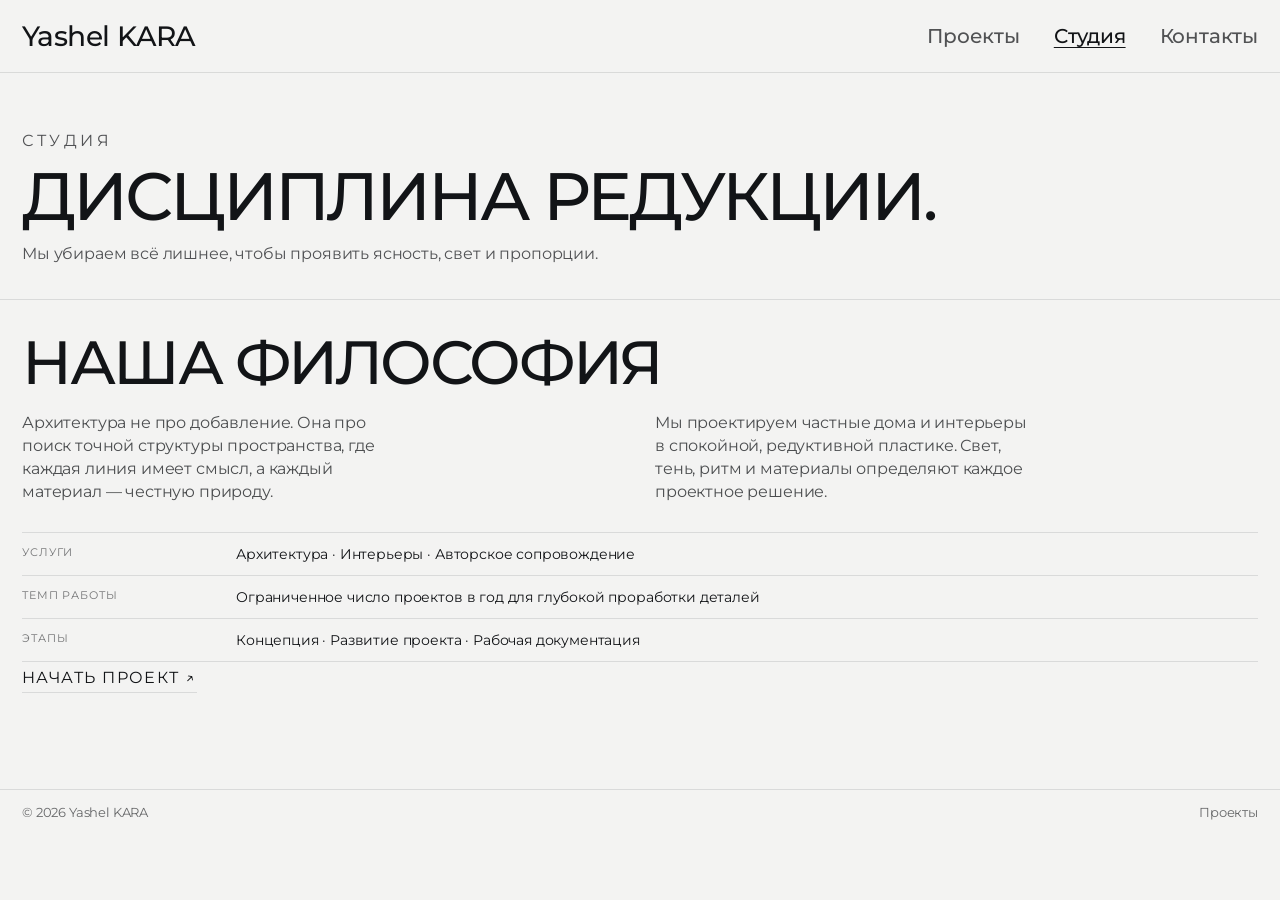
==== commit ca5cb455: "fix x7" ====
--- a/about.html
+++ b/about.html
@@ -1,13 +1,13 @@
 <!doctype html>
-<html lang="en">
+<html lang="ru">
 <head>
   <meta charset="utf-8" />
   <meta name="viewport" content="width=device-width, initial-scale=1" />
-  <title>Studio — Yashel KARA</title>
-  <meta name="description" content="Studio philosophy and process by Yashel KARA." />
+  <title>Студия — Yashel KARA</title>
+  <meta name="description" content="Философия и подход студии Yashel KARA." />
   <link rel="preconnect" href="https://fonts.googleapis.com" />
   <link rel="preconnect" href="https://fonts.gstatic.com" crossorigin />
-  <link href="https://fonts.googleapis.com/css2?family=Manrope:wght@400;500;600;700&display=swap" rel="stylesheet" />
+  <link href="https://fonts.googleapis.com/css2?family=Montserrat:wght@400;500;600;700&display=swap" rel="stylesheet" />
   <link rel="stylesheet" href="styles.css?v=20260227" />
 </head>
 
@@ -16,51 +16,51 @@
     <div class="homeRefTopbar__inner">
       <a class="homeRefBrand" href="index.html">Yashel KARA</a>
 
-      <nav class="homeRefNav" aria-label="Primary navigation">
-        <a href="projects.html">Projects</a>
-        <a class="is-current" href="about.html">Studio</a>
-        <a href="contact.html">Contact</a>
+      <nav class="homeRefNav" aria-label="Основная навигация">
+        <a href="projects.html">Проекты</a>
+        <a class="is-current" href="about.html">Студия</a>
+        <a href="contact.html">Контакты</a>
       </nav>
 
-      <button class="homeRefMenuBtn" id="menuBtn" aria-label="Open menu">Menu</button>
+      <button class="homeRefMenuBtn" id="menuBtn" aria-label="Открыть меню">Меню</button>
     </div>
 
-    <nav class="homeRefMobileNav" id="mobileNav" aria-hidden="true" aria-label="Mobile navigation">
-      <a href="projects.html">Projects</a>
-      <a href="about.html">Studio</a>
-      <a href="contact.html">Contact</a>
+    <nav class="homeRefMobileNav" id="mobileNav" aria-hidden="true" aria-label="Мобильная навигация">
+      <a href="projects.html">Проекты</a>
+      <a href="about.html">Студия</a>
+      <a href="contact.html">Контакты</a>
     </nav>
   </header>
 
   <main class="refPageMain">
-    <section class="refPageIntro" aria-label="Studio intro">
-      <p class="refPageKicker">Studio</p>
-      <h1>Discipline of Reduction.</h1>
-      <p>We remove everything non-essential to reveal clarity, light, and proportion.</p>
+    <section class="refPageIntro" aria-label="О студии">
+      <p class="refPageKicker">Студия</p>
+      <h1>Дисциплина редукции.</h1>
+      <p>Мы убираем всё лишнее, чтобы проявить ясность, свет и пропорции.</p>
     </section>
 
     <section class="refAboutSection">
       <div class="refAboutSection__inner">
-        <h2>Our Philosophy</h2>
+        <h2>Наша философия</h2>
 
         <div class="refAboutColumns">
           <p>
-            Architecture is not about adding more. It is about finding the precise structure of space,
-            where each line has purpose and each material has integrity.
+            Архитектура не про добавление. Она про поиск точной структуры пространства,
+            где каждая линия имеет смысл, а каждый материал — честную природу.
           </p>
           <p>
-            We design private homes and interiors with a calm, reductive language.
-            Light, shadow, rhythm and raw materials shape every project decision.
+            Мы проектируем частные дома и интерьеры в спокойной, редуктивной пластике.
+            Свет, тень, ритм и материалы определяют каждое проектное решение.
           </p>
         </div>
 
         <div class="refAboutFacts">
-          <div class="refAboutFact"><span>Services</span><span>Architecture · Interiors · Project supervision</span></div>
-          <div class="refAboutFact"><span>Project pace</span><span>Limited yearly intake for deep focus on detail</span></div>
-          <div class="refAboutFact"><span>Workflow</span><span>Concept · Design development · Documentation</span></div>
+          <div class="refAboutFact"><span>Услуги</span><span>Архитектура · Интерьеры · Авторское сопровождение</span></div>
+          <div class="refAboutFact"><span>Темп работы</span><span>Ограниченное число проектов в год для глубокой проработки деталей</span></div>
+          <div class="refAboutFact"><span>Этапы</span><span>Концепция · Развитие проекта · Рабочая документация</span></div>
         </div>
 
-        <a class="refInlineLink refInlineLink--large" href="contact.html">Start a project ↗</a>
+        <a class="refInlineLink refInlineLink--large" href="contact.html">Начать проект ↗</a>
       </div>
     </section>
   </main>
@@ -68,7 +68,7 @@
   <footer class="refFooter">
     <div class="refFooter__inner">
       <p>© <span id="year"></span> Yashel KARA</p>
-      <a href="projects.html">View projects</a>
+      <a href="projects.html">Проекты</a>
     </div>
   </footer>
 
--- a/styles.css
+++ b/styles.css
@@ -6,7 +6,7 @@
   --beige:#f3f0ea;
   --max:1200px;
 
-  --sans: ui-sans-serif, system-ui, -apple-system, Segoe UI, Roboto, Arial;
+  --sans: "Montserrat","Avenir Next","Segoe UI",sans-serif;
   --mono: ui-monospace, SFMono-Regular, Menlo, Monaco, Consolas, "Liberation Mono", monospace;
   --r: 14px;
 }
@@ -71,7 +71,7 @@
     radial-gradient(1100px 420px at 0% 0%, rgba(18,39,58,.12), transparent 70%),
     radial-gradient(950px 380px at 100% 0%, rgba(190,142,90,.18), transparent 72%),
     #f5f2ec;
-  font-family:"Manrope","Avenir Next","Segoe UI",sans-serif;
+  font-family:var(--sans);
 }
 .homePage .topbar{background:rgba(245,242,236,.86);border-bottom:1px solid rgba(16,18,22,.12)}
 .homePage .brand{font-weight:700;letter-spacing:-0.01em}
@@ -87,25 +87,25 @@
 .homeHero__inner{position:relative;min-height:62vh;display:grid;grid-template-columns:1.2fr .8fr;gap:42px;align-items:end}
 .homeKicker{margin:0 0 16px;font-size:11px;letter-spacing:.24em;color:rgba(255,255,255,.74);font-weight:700}
 .homeKicker--dark{color:#7d8189}
-.homeHero h1{margin:0;font-family:"Prata","Times New Roman",serif;font-weight:400;line-height:.95;font-size:clamp(44px,7vw,102px);color:#fff;max-width:14ch}
+.homeHero h1{margin:0;font-family:var(--sans);font-weight:400;line-height:.95;font-size:clamp(44px,7vw,102px);color:#fff;max-width:14ch}
 .homeHero h1 span{display:block;opacity:.86}
 .homeLead{margin:18px 0 0;max-width:46ch;color:rgba(255,255,255,.86);font-size:17px;line-height:1.7}
 .homeHero__actions{margin-top:24px;display:flex;gap:12px;flex-wrap:wrap}
 .homeHero__right{display:flex;justify-content:flex-end}
 .homeBadge{width:min(360px,100%);padding:22px;border:1px solid rgba(255,255,255,.28);border-radius:18px;background:rgba(255,255,255,.08);backdrop-filter:blur(8px);color:#fff}
 .homeBadge__title{font-size:11px;letter-spacing:.2em;color:rgba(255,255,255,.74)}
-.homeBadge__name{display:inline-block;margin-top:8px;font-family:"Prata","Times New Roman",serif;font-size:30px;line-height:1.08}
+.homeBadge__name{display:inline-block;margin-top:8px;font-family:var(--sans);font-size:30px;line-height:1.08}
 .homeBadge p{margin:14px 0 0;color:rgba(255,255,255,.82);line-height:1.6;font-size:14px}
 
 .homeStats{background:#101318;color:#f2f4f5;border-bottom:1px solid rgba(255,255,255,.08)}
 .homeStats__grid{display:grid;grid-template-columns:repeat(3,1fr);gap:14px;padding:24px 0}
 .homeStat{padding:10px 10px 10px 2px}
-.homeStat__value{margin:0;font-family:"Prata","Times New Roman",serif;font-size:clamp(34px,4vw,54px);line-height:1}
+.homeStat__value{margin:0;font-family:var(--sans);font-size:clamp(34px,4vw,54px);line-height:1}
 .homeStat__label{margin:6px 0 0;color:rgba(242,244,245,.74);line-height:1.5;font-size:14px;max-width:26ch}
 
 .homeServices{background:#f5f2ec}
 .homeServices__grid{display:grid;grid-template-columns:1fr 1.08fr;gap:32px;align-items:start}
-.homeServices__intro h2{margin:0 0 16px;font-family:"Prata","Times New Roman",serif;font-size:clamp(36px,4.4vw,64px);line-height:1.02;max-width:13ch}
+.homeServices__intro h2{margin:0 0 16px;font-family:var(--sans);font-size:clamp(36px,4.4vw,64px);line-height:1.02;max-width:13ch}
 .homeServices__intro .muted{max-width:52ch}
 .homeServices__list{display:grid;gap:12px}
 .homeService{border:1px solid rgba(16,18,22,.13);background:rgba(255,255,255,.62);border-radius:16px;padding:20px}
@@ -114,7 +114,7 @@
 
 .homeFeatured{background:#fff;border-top:1px solid rgba(16,18,22,.08);border-bottom:1px solid rgba(16,18,22,.08)}
 .homeFeatured__head{display:flex;align-items:flex-end;justify-content:space-between;gap:16px;padding-bottom:20px}
-.homeFeatured__head h2{margin:0;font-family:"Prata","Times New Roman",serif;font-size:clamp(34px,4vw,58px);line-height:1}
+.homeFeatured__head h2{margin:0;font-family:var(--sans);font-size:clamp(34px,4vw,58px);line-height:1}
 .homeFeatured__grid{display:grid;grid-template-columns:repeat(3,1fr);gap:18px}
 .homeProjectCard{display:block}
 .homeProjectCard img{width:100%;aspect-ratio:4/5;object-fit:cover;border-radius:16px;border:1px solid rgba(16,18,22,.1);transition:transform .45s ease,filter .45s ease}
@@ -126,7 +126,7 @@
 .homeCta{padding-top:26px;padding-bottom:74px;background:linear-gradient(180deg,#f5f2ec 0%,#efe9df 100%)}
 .homeCta__panel{position:relative;overflow:hidden;border-radius:22px;padding:36px;border:1px solid rgba(16,18,22,.14);background:#13161b;color:#fff}
 .homeCta__panel::after{content:"";position:absolute;inset:auto -60px -120px auto;width:280px;height:280px;border-radius:50%;background:radial-gradient(circle,rgba(221,167,111,.4),rgba(221,167,111,0) 70%)}
-.homeCta__panel h2{margin:8px 0 22px;font-family:"Prata","Times New Roman",serif;font-size:clamp(30px,3.8vw,54px);line-height:1.05;max-width:20ch}
+.homeCta__panel h2{margin:8px 0 22px;font-family:var(--sans);font-size:clamp(30px,3.8vw,54px);line-height:1.05;max-width:20ch}
 .footer--home{background:#f5f2ec;border-top:1px solid rgba(16,18,22,.1)}
 
 @keyframes homeReveal{
@@ -143,7 +143,7 @@
 /* Alternative home (variant 2) */
 .homePageAlt{
   background:#f1eee7;
-  font-family:"Manrope","Avenir Next","Segoe UI",sans-serif;
+  font-family:var(--sans);
   color:#101318;
 }
 .homePageAlt .topbar{
@@ -168,7 +168,7 @@
 .altHero h1{
   margin:0;
   max-width:16ch;
-  font-family:"Prata","Times New Roman",serif;
+  font-family:var(--sans);
   font-size:clamp(42px,6vw,84px);
   line-height:.95;
   letter-spacing:-.015em;
@@ -198,7 +198,7 @@
 }
 .altMetric__value{
   margin:0;
-  font-family:"Prata","Times New Roman",serif;
+  font-family:var(--sans);
   font-size:clamp(34px,4vw,52px);
 }
 .altMetric__label{
@@ -219,7 +219,7 @@
 }
 .altProjects__head h2{
   margin:0;
-  font-family:"Prata","Times New Roman",serif;
+  font-family:var(--sans);
   font-size:clamp(30px,4vw,56px);
 }
 .altProjects__grid{
@@ -266,7 +266,7 @@
 }
 .altMethod__head h2{
   margin:0 0 18px;
-  font-family:"Prata","Times New Roman",serif;
+  font-family:var(--sans);
   font-size:clamp(30px,3.8vw,50px);
 }
 .altMethod__steps{
@@ -313,7 +313,7 @@
 .altCall__panel h2{
   margin:12px 0 18px;
   max-width:18ch;
-  font-family:"Prata","Times New Roman",serif;
+  font-family:var(--sans);
   font-size:clamp(30px,4vw,52px);
   line-height:1.02;
 }
@@ -331,7 +331,7 @@
 /* Catalog page */
 .catalogPage{
   background:linear-gradient(180deg,#f5f2ec 0%,#f9f8f5 30%,#f5f2ec 100%);
-  font-family:"Manrope","Avenir Next","Segoe UI",sans-serif;
+  font-family:var(--sans);
 }
 .catalogPage .topbar{
   background:rgba(245,242,236,.9);
@@ -342,7 +342,7 @@
 }
 .catalogHero__inner h1{
   margin:10px 0 0;
-  font-family:"Prata","Times New Roman",serif;
+  font-family:var(--sans);
   font-size:clamp(36px,5vw,70px);
   line-height:.98;
 }
@@ -409,7 +409,7 @@
 /* Project page */
 .projectShowcasePage{
   background:#ececec;
-  font-family:"Manrope","Avenir Next","Segoe UI",sans-serif;
+  font-family:var(--sans);
 }
 .projectShowcasePage .topbar{
   background:rgba(236,236,236,.94);
@@ -446,7 +446,7 @@
 }
 .projectEditorial__title{
   margin:14px 0 0;
-  font-family:"Prata","Times New Roman",serif;
+  font-family:var(--sans);
   font-size:clamp(42px,6vw,78px);
   line-height:.95;
   letter-spacing:-.01em;
@@ -507,7 +507,7 @@
 .projectEditorial__sectionTitle{
   margin:0 0 14px;
   font-size:38px;
-  font-family:"Prata","Times New Roman",serif;
+  font-family:var(--sans);
   letter-spacing:-.01em;
   text-transform:uppercase;
 }
@@ -698,7 +698,7 @@
   --cinema-space:clamp(96px,12vw,210px);
   background:#ffffff;
   color:var(--cinema-ink);
-  font-family:"Manrope","Avenir Next","Segoe UI",sans-serif;
+  font-family:var(--sans);
 }
 .homeCinematic .container,
 .homeCinematic .cinemaSectionWrap,
@@ -863,7 +863,7 @@
   font-size:clamp(44px,7.4vw,112px);
   line-height:.86;
   letter-spacing:-.05em;
-  font-family:"Inter","Helvetica Neue","Manrope",sans-serif;
+  font-family:var(--sans);
   font-weight:800;
 }
 .manifestoContent p{
@@ -1201,20 +1201,17 @@
 
 /* Home page (reference layout) */
 .homeReference{
-  --ref-max:min(1536px,98.2vw);
-  --ref-grid-step:clamp(140px,17vw,260px);
+  --ref-max:100%;
+  --ref-fluid:100vw;
+  --ref-grid-columns:8;
+  --ref-grid-step:calc(var(--ref-fluid) / var(--ref-grid-columns));
+  --home-method-gap:16px;
   --ref-line:rgba(17,20,24,.11);
   margin:0;
   background-color:#f3f3f2;
-  background-image:repeating-linear-gradient(
-    90deg,
-    transparent 0,
-    transparent calc(var(--ref-grid-step) - 1px),
-    var(--ref-line) calc(var(--ref-grid-step) - 1px),
-    var(--ref-line) var(--ref-grid-step)
-  );
+  background-image:none;
   color:#121417;
-  font-family:"Manrope","Avenir Next","Segoe UI",sans-serif;
+  font-family:var(--sans);
 }
 .homeReference a{
   color:inherit;
@@ -1240,7 +1237,7 @@
 }
 .homeRefBrand{
   font-size:42px;
-  font-size:clamp(28px,2.1vw,43px);
+  font-size:clamp(28px,calc(var(--ref-fluid) * 0.021),43px);
   line-height:1;
   letter-spacing:-.02em;
   font-weight:500;
@@ -1252,7 +1249,7 @@
 }
 .homeRefNav a{
   font-size:34px;
-  font-size:clamp(20px,1.22vw,36px);
+  font-size:clamp(20px,calc(var(--ref-fluid) * 0.0122),36px);
   line-height:1;
   letter-spacing:-.01em;
   font-weight:500;
@@ -1291,24 +1288,32 @@
   position:relative;
   width:var(--ref-max);
   margin:0 auto;
-  height:clamp(370px,39vw,620px);
+  height:clamp(380px,62vh,680px);
   border:1px solid var(--ref-line);
   overflow:hidden;
   background:#d9d6d0;
+}
+.homeRefHero::after{
+  content:"";
+  position:absolute;
+  inset:0;
+  pointer-events:none;
+  background:linear-gradient(180deg,rgba(0,0,0,.02) 0%,rgba(0,0,0,.04) 52%,rgba(0,0,0,.28) 100%);
 }
 .homeRefHero img{
   width:100%;
   height:100%;
   object-fit:cover;
-  object-position:center;
-  filter:contrast(1.02) saturate(.86);
+  object-position:center 58%;
+  filter:contrast(1.06) saturate(.95) brightness(.96);
 }
 .homeRefHero h1{
   position:absolute;
-  left:clamp(8px,1.8vw,24px);
-  bottom:-16px;
-  margin:0;
-  font-size:clamp(56px,7vw,144px);
+  left:clamp(8px,calc(var(--ref-fluid) * 0.018),24px);
+  bottom:0;
+  z-index:1;
+  margin:0;
+  font-size:clamp(52px,calc(var(--ref-fluid) * 0.06),120px);
   line-height:.83;
   letter-spacing:-.05em;
   font-weight:500;
@@ -1325,10 +1330,12 @@
   grid-template-columns:minmax(220px,1.25fr) minmax(200px,.9fr) minmax(200px,.9fr);
   column-gap:56px;
   row-gap:34px;
+  background-image:none;
 }
 .homeRefPhilosophy__title{
   margin:0;
-  font-size:clamp(52px,5.8vw,112px);
+  margin-left:180px;
+  font-size:clamp(38px,calc(var(--ref-fluid) * 0.043),80px);
   line-height:.9;
   letter-spacing:-.04em;
   font-weight:500;
@@ -1337,9 +1344,17 @@
 .homeRefPhilosophy__text{
   margin:0;
   max-width:20ch;
-  font-size:clamp(16px,1.05vw,22px);
+  font-size:clamp(16px,calc(var(--ref-fluid) * 0.0105),22px);
   line-height:1.33;
   letter-spacing:-.016em;
+}
+@media (min-width:1181px){
+  .homeRefPhilosophy__text{
+    margin-left:80px;
+  }
+  .homeRefPhilosophy__text + .homeRefPhilosophy__text{
+    margin-left:-100px;
+  }
 }
 .homeRefPhilosophy__cta{
   grid-column:2/4;
@@ -1349,8 +1364,8 @@
   gap:18px;
   padding:16px 0 17px;
   border-top:1px solid var(--ref-line);
-  border-bottom:1px solid var(--ref-line);
-  font-size:clamp(16px,1.02vw,20px);
+  border-bottom:none;
+  font-size:clamp(16px,calc(var(--ref-fluid) * 0.0102),20px);
   line-height:1;
   letter-spacing:-.01em;
   text-transform:uppercase;
@@ -1362,6 +1377,13 @@
   grid-column:auto;
   padding:12px 0 13px;
   font-size:13px;
+}
+@media (min-width:1181px){
+  .homeRefPhilosophy > .homeRefPhilosophy__cta:not(.homeRefPhilosophy__cta--compact){
+    justify-content:flex-end;
+    gap:14px;
+    padding-left:0;
+  }
 }
 
 .homeRefMethod,
@@ -1375,11 +1397,12 @@
 }
 .homeRefMethod{
   padding-bottom:92px;
+  background-image:none;
 }
 .homeRefMethod__inner h2,
 .homeRefShowcase__head h2{
   margin:0;
-  font-size:clamp(36px,4.6vw,84px);
+  font-size:clamp(36px,calc(var(--ref-fluid) * 0.046),84px);
   line-height:.92;
   letter-spacing:-.04em;
   font-weight:500;
@@ -1389,7 +1412,7 @@
   margin-top:20px;
   display:grid;
   grid-template-columns:repeat(3,minmax(0,1fr));
-  gap:16px;
+  gap:var(--home-method-gap);
 }
 .homeRefMethodCard{
   border:1px solid var(--ref-line);
@@ -1419,6 +1442,7 @@
 }
 
 .homeRefShowcase{
+  padding-top:120px;
   padding-bottom:92px;
 }
 .homeRefShowcase__head{
@@ -1430,43 +1454,81 @@
 .homeRefShowcase__grid{
   margin-top:20px;
   display:grid;
-  grid-template-columns:repeat(2,minmax(0,1fr));
-  gap:16px;
+  grid-auto-flow:column;
+  grid-auto-columns:minmax(290px,320px);
+  gap:14px;
+  overflow-x:auto;
+  overflow-y:hidden;
+  padding:2px 0 16px;
+  scroll-snap-type:x mandatory;
+  -webkit-overflow-scrolling:touch;
+}
+.homeRefShowcase__grid::-webkit-scrollbar{
+  height:8px;
+}
+.homeRefShowcase__grid::-webkit-scrollbar-thumb{
+  background:rgba(18,20,23,.26);
+}
+.homeRefShowcase__grid::-webkit-scrollbar-track{
+  background:rgba(18,20,23,.08);
 }
 .homeRefShowcaseCard{
-  display:block;
+  display:flex;
+  flex-direction:column;
+  height:100%;
   border:1px solid var(--ref-line);
-  background:rgba(255,255,255,.24);
+  background:#f3f3f2;
+  scroll-snap-align:start;
+}
+.homeRefShowcaseCard__media{
+  padding:4px;
+  border-bottom:1px solid var(--ref-line);
 }
 .homeRefShowcaseCard img{
   width:100%;
   aspect-ratio:4/3;
   object-fit:cover;
-  border-bottom:1px solid var(--ref-line);
-}
-.homeRefShowcaseCard--wide{
-  grid-row:span 2;
-}
-.homeRefShowcaseCard--wide img{
-  aspect-ratio:4/5;
-  height:100%;
-}
-.homeRefShowcaseCard div{
-  padding:12px 14px;
-}
-.homeRefShowcaseCard p{
-  margin:0;
-  font-size:16px;
-  letter-spacing:-.01em;
-  font-weight:600;
-}
-.homeRefShowcaseCard span{
-  display:block;
-  margin-top:4px;
-  font-size:11px;
-  letter-spacing:.1em;
-  text-transform:uppercase;
-  color:rgba(18,20,23,.56);
+  filter:none;
+}
+.homeRefShowcaseCard__info{
+  padding:10px 10px 12px;
+  display:flex;
+  flex-direction:column;
+  flex:1;
+  gap:8px;
+}
+.homeRefShowcaseCard__title{
+  margin:0;
+  font-size:clamp(34px,2.6vw,68px);
+  line-height:.9;
+  letter-spacing:-.05em;
+  font-weight:500;
+  text-transform:uppercase;
+  overflow-wrap:anywhere;
+  word-break:break-word;
+}
+.homeRefShowcaseCard__meta{
+  margin:0;
+  font-size:13px;
+  line-height:1.2;
+  letter-spacing:.01em;
+  text-transform:uppercase;
+}
+.homeRefShowcaseCard__description{
+  margin:0;
+  font-size:12px;
+  line-height:1.34;
+  color:rgba(18,20,23,.78);
+  min-height:2.68em;
+}
+.homeRefShowcaseCard__cta{
+  margin-top:auto;
+  padding-top:10px;
+  border-top:1px solid var(--ref-line);
+  font-size:14px;
+  line-height:1;
+  letter-spacing:.01em;
+  text-transform:uppercase;
 }
 
 .homeRefFinal{
@@ -1483,7 +1545,7 @@
 }
 .homeRefFinal p{
   margin:0;
-  font-size:clamp(34px,4.2vw,80px);
+  font-size:clamp(34px,calc(var(--ref-fluid) * 0.042),80px);
   line-height:.9;
   letter-spacing:-.04em;
   text-transform:uppercase;
@@ -1527,6 +1589,7 @@
   }
   .homeRefPhilosophy{
     grid-template-columns:1fr 1fr;
+    row-gap:28px;
   }
   .homeRefPhilosophy__title{
     grid-column:1/3;
@@ -1550,10 +1613,10 @@
     justify-content:center;
   }
   .homeRefHero{
-    height:clamp(300px,54vw,470px);
+    height:clamp(350px,66vw,560px);
   }
   .homeRefHero h1{
-    bottom:-12px;
+    bottom:0;
     font-size:clamp(46px,10.2vw,98px);
   }
   .homeRefPhilosophy{
@@ -1563,8 +1626,14 @@
   .homeRefMethod__grid{
     grid-template-columns:1fr 1fr;
   }
+  .homeRefMethod{
+    background-image:none;
+  }
   .homeRefShowcase__grid{
-    grid-template-columns:1fr 1fr;
+    grid-auto-columns:minmax(270px,300px);
+  }
+  .homeRefShowcase{
+    padding-top:92px;
   }
   .homeRefFinal__inner{
     flex-direction:column;
@@ -1582,12 +1651,12 @@
     padding-top:64px;
   }
   .homeRefHero{
-    height:56vh;
-    min-height:280px;
+    height:64vh;
+    min-height:340px;
   }
   .homeRefHero h1{
     left:8px;
-    bottom:8px;
+    bottom:0;
     font-size:clamp(42px,14vw,78px);
   }
   .homeRefPhilosophy{
@@ -1604,22 +1673,17 @@
   }
   .homeRefMethod{
     padding-bottom:66px;
+    background-image:none;
   }
   .homeRefMethod__grid{
     grid-template-columns:1fr;
   }
   .homeRefShowcase{
+    padding-top:74px;
     padding-bottom:66px;
   }
   .homeRefShowcase__grid{
-    grid-template-columns:1fr;
-  }
-  .homeRefShowcaseCard--wide{
-    grid-row:auto;
-  }
-  .homeRefShowcaseCard--wide img{
-    aspect-ratio:4/3;
-    height:auto;
+    grid-auto-columns:minmax(240px,86vw);
   }
   .homeRefFinal{
     padding-top:22px;
@@ -1737,28 +1801,63 @@
   gap:18px;
 }
 .refProjectsPage .projectCard{
+  display:flex;
+  flex-direction:column;
+  height:100%;
   border:1px solid var(--ref-line);
-  background:rgba(255,255,255,.28);
+  background:#f3f3f2;
+  color:#121417;
+}
+.refProjectsPage .projectCard__media{
+  padding:4px;
+  border-bottom:1px solid var(--ref-line);
 }
 .refProjectsPage .projectCard img{
-  height:auto;
-  aspect-ratio:4/5;
+  width:100%;
+  aspect-ratio:4/3;
+  object-fit:cover;
+  filter:none;
 }
 .refProjectsPage .projectCard__info{
   text-align:left;
-  padding:14px;
+  padding:10px 10px 12px;
+  display:flex;
+  flex-direction:column;
+  flex:1;
+  gap:8px;
+}
+.refProjectsPage .projectCard__title{
+  margin:0;
+  font-size:clamp(34px,2.4vw,64px);
+  line-height:.9;
+  letter-spacing:-.05em;
+  font-weight:500;
+  text-transform:uppercase;
+  overflow-wrap:anywhere;
+  word-break:break-word;
+}
+.refProjectsPage .projectCard__meta{
+  margin:0;
+  font-size:13px;
+  line-height:1.2;
+  letter-spacing:.01em;
+  text-transform:uppercase;
+}
+.refProjectsPage .projectCard__description{
+  margin:0;
+  font-size:12px;
+  line-height:1.34;
+  color:rgba(18,20,23,.78);
+  min-height:2.68em;
+}
+.refProjectsPage .projectCard__cta{
+  margin-top:auto;
+  padding-top:10px;
   border-top:1px solid var(--ref-line);
-}
-.refProjectsPage .projectCard__title{
-  font-size:18px;
-  letter-spacing:-.01em;
-  font-weight:600;
-}
-.refProjectsPage .projectCard__type{
-  margin-top:4px;
-  color:rgba(18,20,23,.58);
-  font-size:11px;
-  letter-spacing:.1em;
+  font-size:14px;
+  line-height:1;
+  letter-spacing:.01em;
+  text-transform:uppercase;
 }
 
 .refAboutSection{
@@ -1905,7 +2004,7 @@
   margin-top:10px;
   font-size:clamp(36px,4.4vw,74px);
   line-height:.92;
-  font-family:"Manrope","Avenir Next","Segoe UI",sans-serif;
+  font-family:var(--sans);
   font-weight:500;
 }
 .refProjectPage .projectEditorial__tagline{
@@ -1949,7 +2048,7 @@
   font-size:18px;
   letter-spacing:.08em;
   text-transform:uppercase;
-  font-family:"Manrope","Avenir Next","Segoe UI",sans-serif;
+  font-family:var(--sans);
   font-weight:600;
 }
 .refProjectPage .projectEditorial__text{
